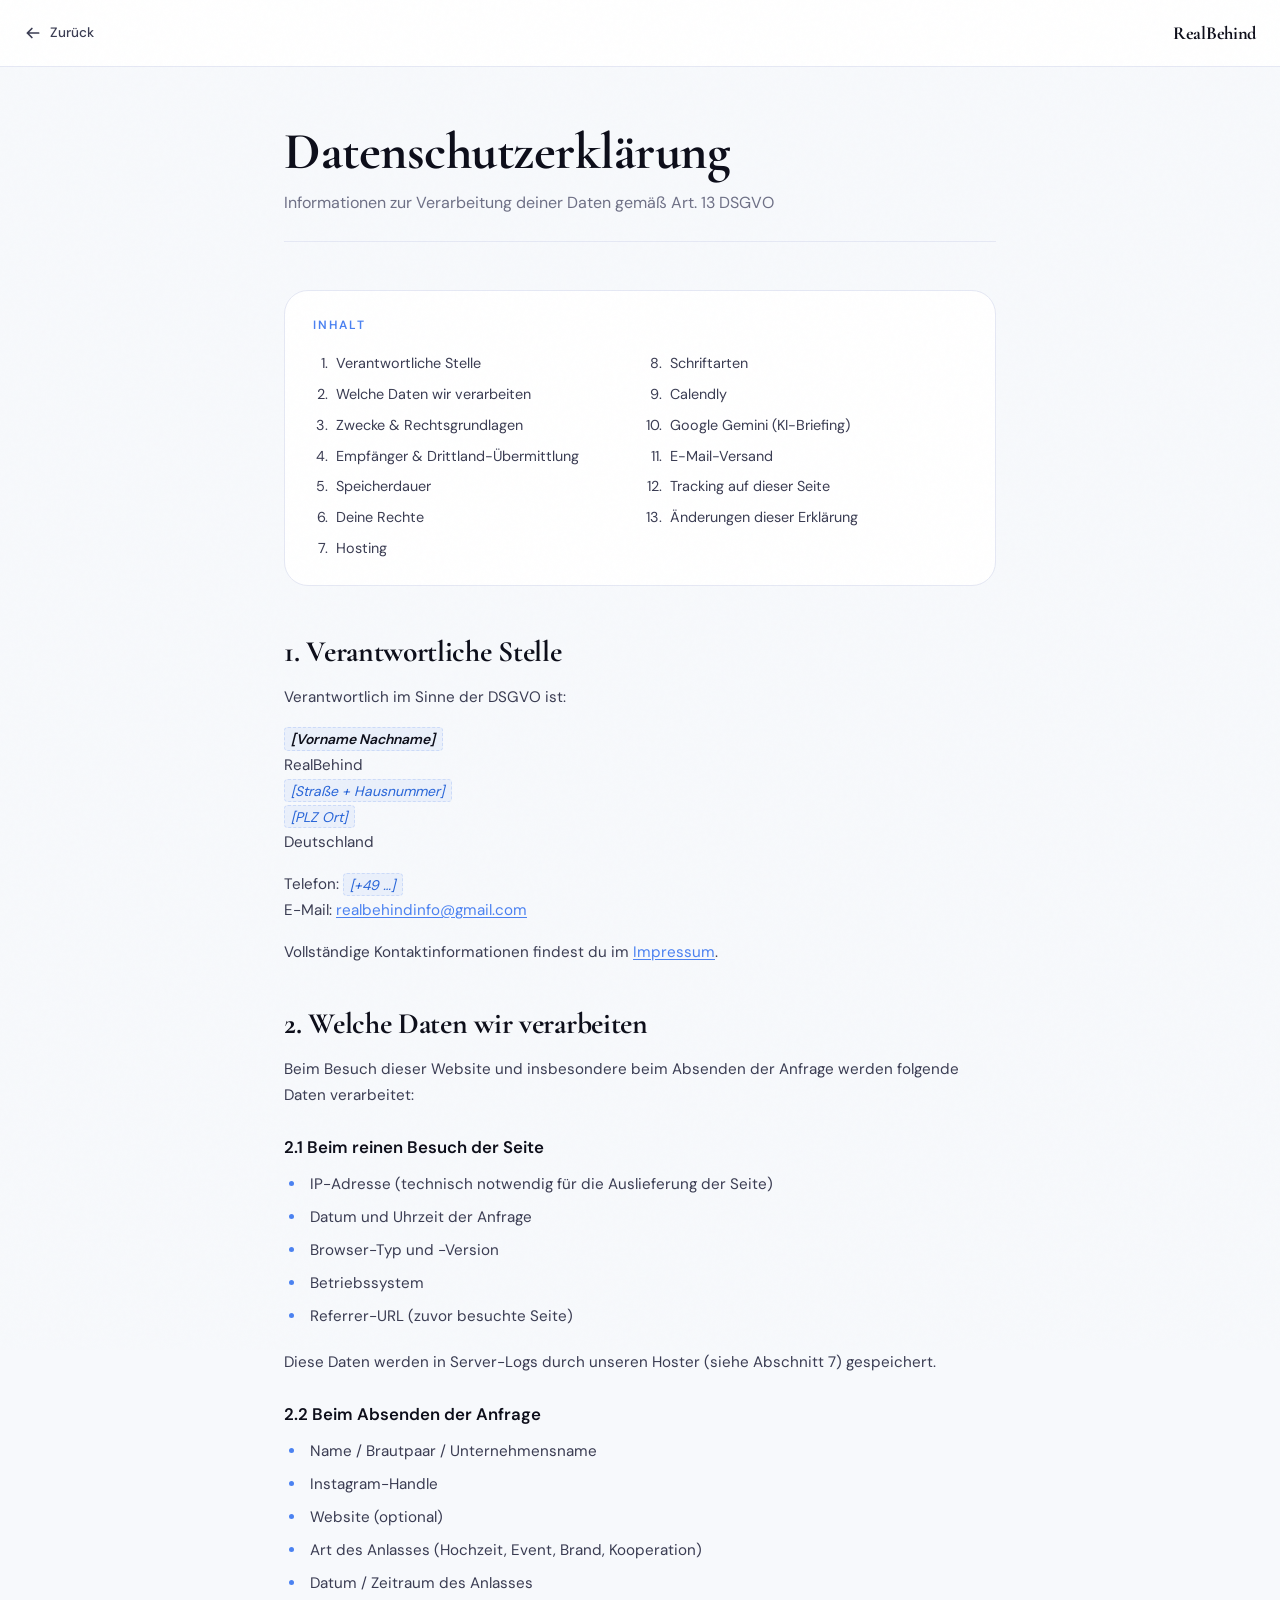
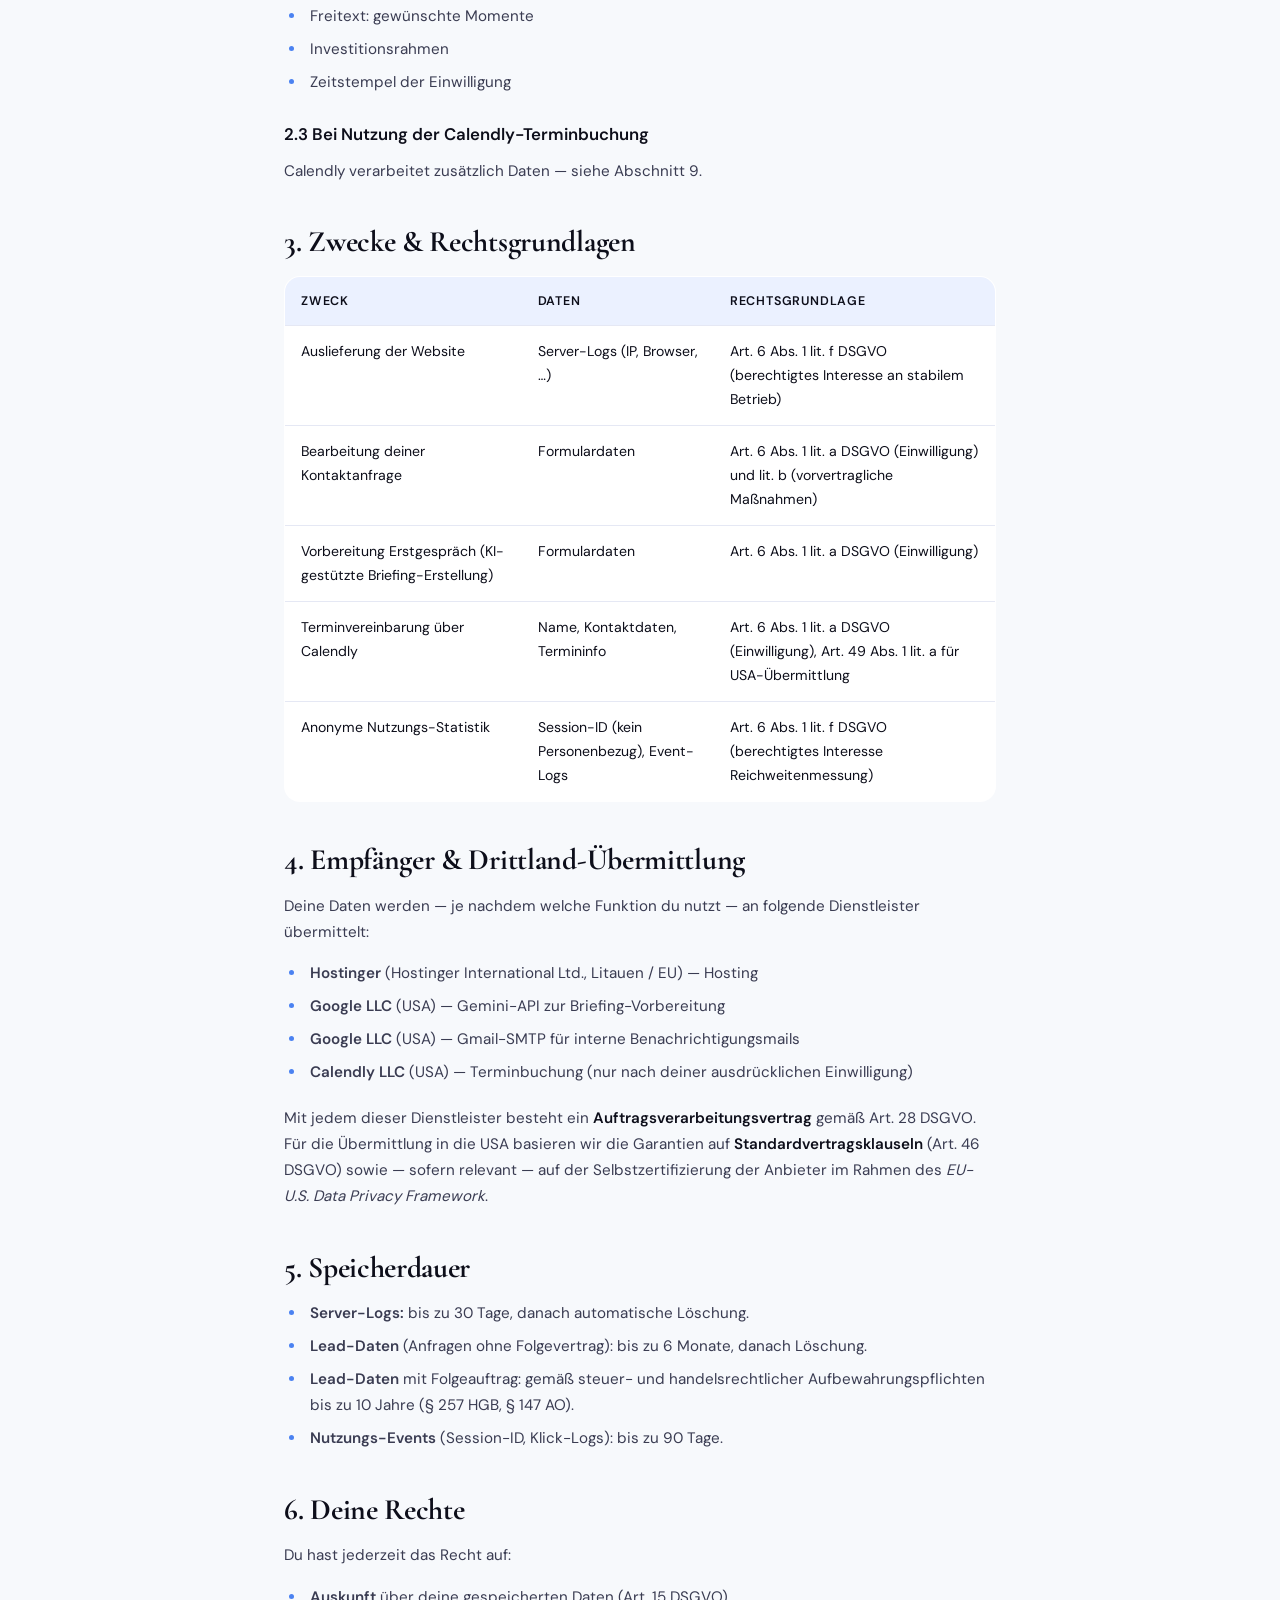
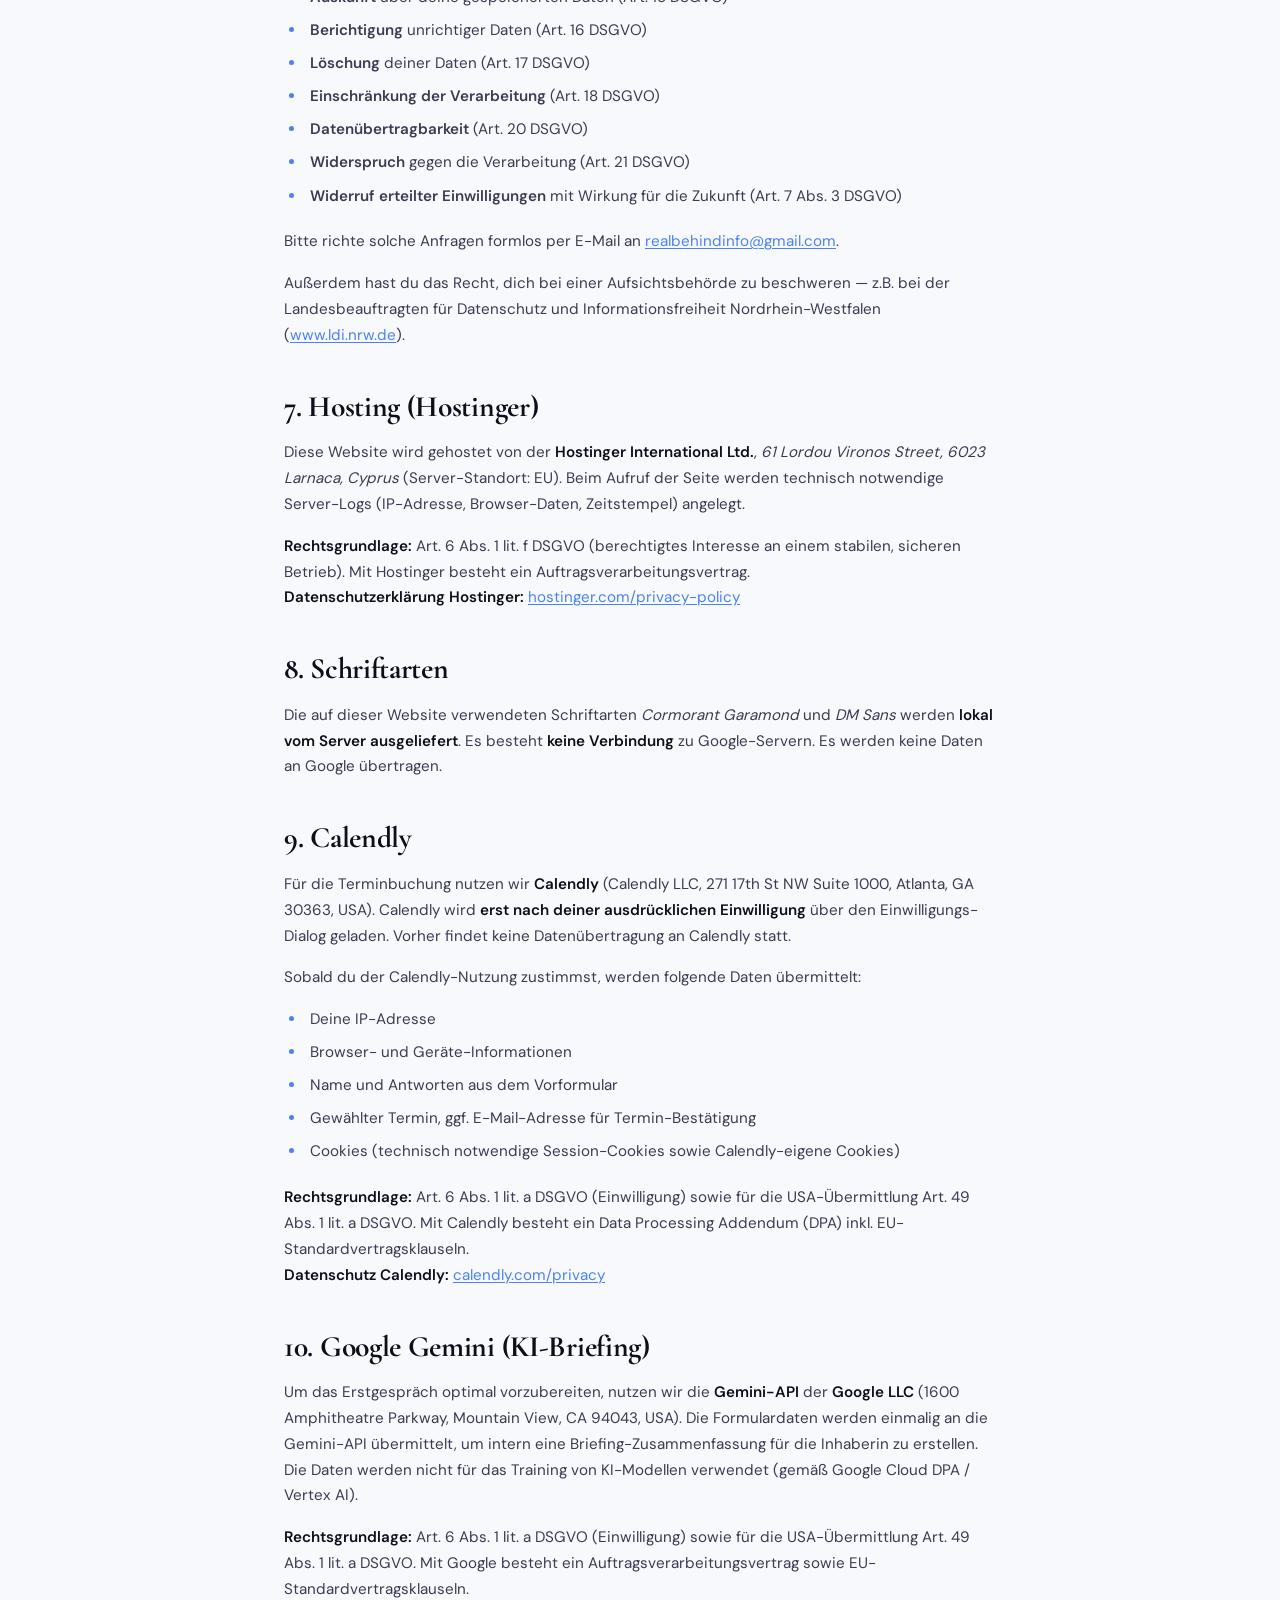
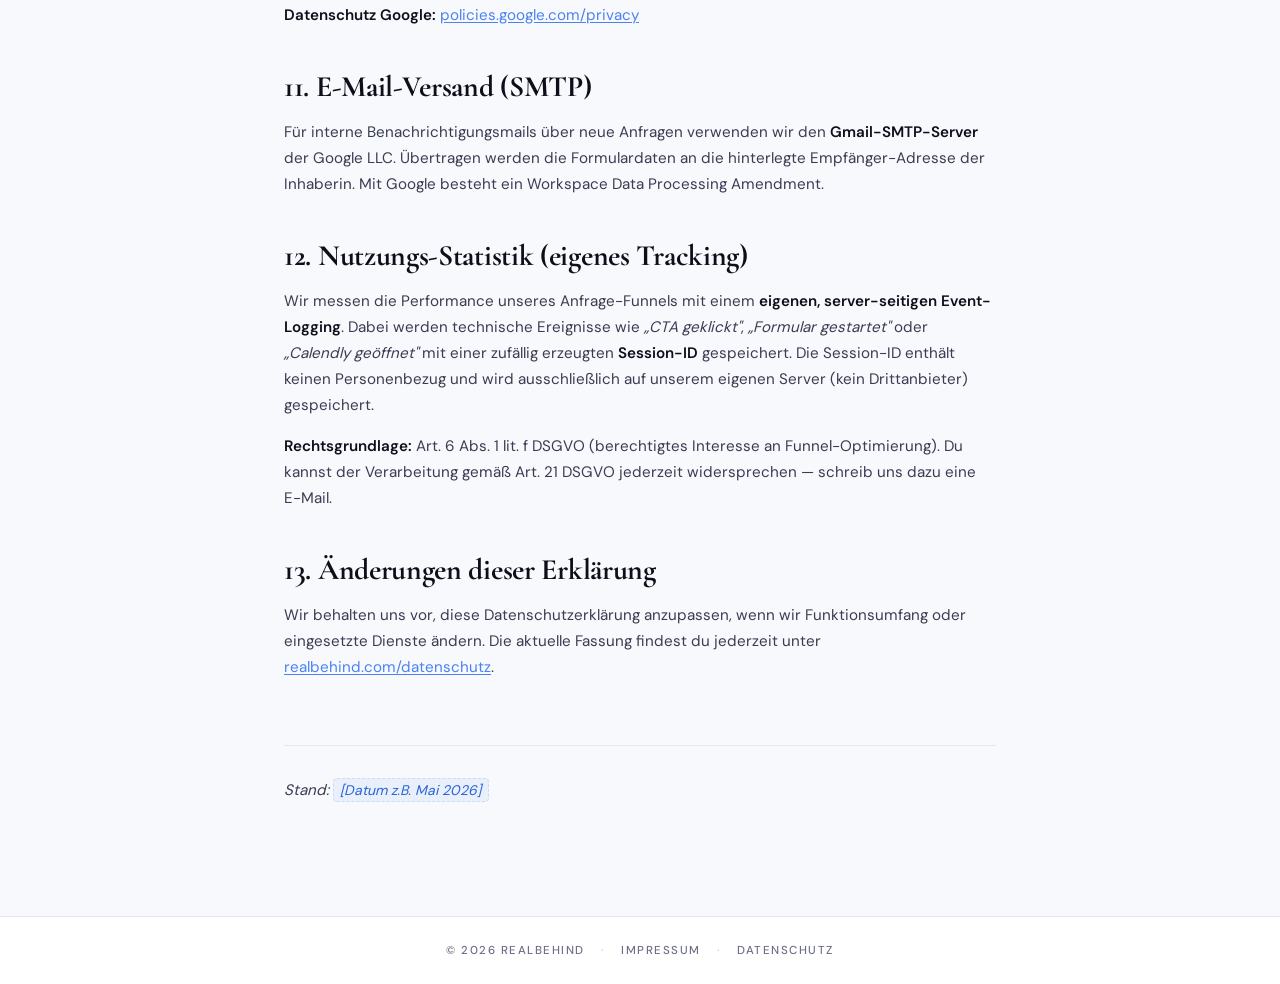
==== static/datenschutz.html @ b2225f66 "dsgvo: phase 1 — legal pages, consent gate, self-hosted fonts, EXIF DSGVO/GDPR compliance hardening " ====
<!DOCTYPE html>
<html lang="de">
<head>
    <meta charset="UTF-8">
    <meta name="viewport" content="width=device-width, initial-scale=1.0">
    <title>Datenschutzerklärung — RealBehind</title>
    <meta name="description" content="Datenschutzerklärung von RealBehind. Informationen gemäß Art. 13 DSGVO.">
    <meta name="robots" content="noindex,follow">

    <link rel="stylesheet" href="/static/fonts/fonts.css">
    <link rel="stylesheet" href="/static/style.css?v=20260520-blue-v3.3">
    <link rel="stylesheet" href="/static/legal.css?v=20260520">
</head>
<body class="legal-page">

    <div class="grain-overlay" aria-hidden="true"></div>

    <header class="legal-header">
        <a href="/" class="legal-back" aria-label="Zurück zur Startseite">
            <svg width="18" height="18" viewBox="0 0 16 16" fill="none">
                <path d="M13 8H3M3 8L7 4M3 8L7 12" stroke="currentColor" stroke-width="1.5" stroke-linecap="round" stroke-linejoin="round"/>
            </svg>
            Zurück
        </a>
        <span class="legal-brand">RealBehind</span>
    </header>

    <main class="legal-container">

        <h1>Datenschutzerklärung</h1>
        <p class="legal-lead">Informationen zur Verarbeitung deiner Daten gemäß Art. 13 DSGVO</p>

        <nav class="legal-toc" aria-label="Inhaltsverzeichnis">
            <strong>Inhalt</strong>
            <ol>
                <li><a href="#verantwortlich">Verantwortliche Stelle</a></li>
                <li><a href="#daten">Welche Daten wir verarbeiten</a></li>
                <li><a href="#zwecke">Zwecke &amp; Rechtsgrundlagen</a></li>
                <li><a href="#empfaenger">Empfänger &amp; Drittland-Übermittlung</a></li>
                <li><a href="#speicherdauer">Speicherdauer</a></li>
                <li><a href="#rechte">Deine Rechte</a></li>
                <li><a href="#hosting">Hosting</a></li>
                <li><a href="#fonts">Schriftarten</a></li>
                <li><a href="#calendly">Calendly</a></li>
                <li><a href="#gemini">Google Gemini (KI-Briefing)</a></li>
                <li><a href="#email">E-Mail-Versand</a></li>
                <li><a href="#tracking">Tracking auf dieser Seite</a></li>
                <li><a href="#aenderungen">Änderungen dieser Erklärung</a></li>
            </ol>
        </nav>

        <section id="verantwortlich">
            <h2>1. Verantwortliche Stelle</h2>
            <p>
                Verantwortlich im Sinne der DSGVO ist:
            </p>
            <p>
                <strong class="placeholder">[Vorname Nachname]</strong><br>
                RealBehind<br>
                <span class="placeholder">[Straße + Hausnummer]</span><br>
                <span class="placeholder">[PLZ Ort]</span><br>
                Deutschland
            </p>
            <p>
                Telefon: <span class="placeholder">[+49 …]</span><br>
                E-Mail: <a href="mailto:realbehindinfo@gmail.com">realbehindinfo@gmail.com</a>
            </p>
            <p>
                Vollständige Kontaktinformationen findest du im <a href="/impressum">Impressum</a>.
            </p>
        </section>

        <section id="daten">
            <h2>2. Welche Daten wir verarbeiten</h2>
            <p>Beim Besuch dieser Website und insbesondere beim Absenden der Anfrage werden folgende Daten verarbeitet:</p>

            <h3>2.1 Beim reinen Besuch der Seite</h3>
            <ul>
                <li>IP-Adresse (technisch notwendig für die Auslieferung der Seite)</li>
                <li>Datum und Uhrzeit der Anfrage</li>
                <li>Browser-Typ und -Version</li>
                <li>Betriebssystem</li>
                <li>Referrer-URL (zuvor besuchte Seite)</li>
            </ul>
            <p>Diese Daten werden in Server-Logs durch unseren Hoster (siehe Abschnitt 7) gespeichert.</p>

            <h3>2.2 Beim Absenden der Anfrage</h3>
            <ul>
                <li>Name / Brautpaar / Unternehmensname</li>
                <li>Instagram-Handle</li>
                <li>Website (optional)</li>
                <li>Art des Anlasses (Hochzeit, Event, Brand, Kooperation)</li>
                <li>Datum / Zeitraum des Anlasses</li>
                <li>Freitext: gewünschte Momente</li>
                <li>Investitionsrahmen</li>
                <li>Zeitstempel der Einwilligung</li>
            </ul>

            <h3>2.3 Bei Nutzung der Calendly-Terminbuchung</h3>
            <p>Calendly verarbeitet zusätzlich Daten — siehe Abschnitt 9.</p>
        </section>

        <section id="zwecke">
            <h2>3. Zwecke &amp; Rechtsgrundlagen</h2>
            <table class="legal-table">
                <thead>
                    <tr>
                        <th>Zweck</th>
                        <th>Daten</th>
                        <th>Rechtsgrundlage</th>
                    </tr>
                </thead>
                <tbody>
                    <tr>
                        <td>Auslieferung der Website</td>
                        <td>Server-Logs (IP, Browser, …)</td>
                        <td>Art. 6 Abs. 1 lit. f DSGVO (berechtigtes Interesse an stabilem Betrieb)</td>
                    </tr>
                    <tr>
                        <td>Bearbeitung deiner Kontaktanfrage</td>
                        <td>Formulardaten</td>
                        <td>Art. 6 Abs. 1 lit. a DSGVO (Einwilligung) und lit. b (vorvertragliche Maßnahmen)</td>
                    </tr>
                    <tr>
                        <td>Vorbereitung Erstgespräch (KI-gestützte Briefing-Erstellung)</td>
                        <td>Formulardaten</td>
                        <td>Art. 6 Abs. 1 lit. a DSGVO (Einwilligung)</td>
                    </tr>
                    <tr>
                        <td>Terminvereinbarung über Calendly</td>
                        <td>Name, Kontaktdaten, Termininfo</td>
                        <td>Art. 6 Abs. 1 lit. a DSGVO (Einwilligung), Art. 49 Abs. 1 lit. a für USA-Übermittlung</td>
                    </tr>
                    <tr>
                        <td>Anonyme Nutzungs-Statistik</td>
                        <td>Session-ID (kein Personenbezug), Event-Logs</td>
                        <td>Art. 6 Abs. 1 lit. f DSGVO (berechtigtes Interesse Reichweitenmessung)</td>
                    </tr>
                </tbody>
            </table>
        </section>

        <section id="empfaenger">
            <h2>4. Empfänger &amp; Drittland-Übermittlung</h2>
            <p>Deine Daten werden — je nachdem welche Funktion du nutzt — an folgende Dienstleister übermittelt:</p>
            <ul>
                <li><strong>Hostinger</strong> (Hostinger International Ltd., Litauen / EU) — Hosting</li>
                <li><strong>Google LLC</strong> (USA) — Gemini-API zur Briefing-Vorbereitung</li>
                <li><strong>Google LLC</strong> (USA) — Gmail-SMTP für interne Benachrichtigungsmails</li>
                <li><strong>Calendly LLC</strong> (USA) — Terminbuchung (nur nach deiner ausdrücklichen Einwilligung)</li>
            </ul>
            <p>
                Mit jedem dieser Dienstleister besteht ein <strong>Auftragsverarbeitungsvertrag</strong>
                gemäß Art. 28 DSGVO. Für die Übermittlung in die USA basieren wir die Garantien auf
                <strong>Standardvertragsklauseln</strong> (Art. 46 DSGVO) sowie — sofern relevant —
                auf der Selbstzertifizierung der Anbieter im Rahmen des
                <em>EU-U.S. Data Privacy Framework</em>.
            </p>
        </section>

        <section id="speicherdauer">
            <h2>5. Speicherdauer</h2>
            <ul>
                <li><strong>Server-Logs:</strong> bis zu 30 Tage, danach automatische Löschung.</li>
                <li><strong>Lead-Daten</strong> (Anfragen ohne Folgevertrag): bis zu 6 Monate, danach Löschung.</li>
                <li><strong>Lead-Daten</strong> mit Folgeauftrag: gemäß steuer- und handelsrechtlicher Aufbewahrungspflichten bis zu 10 Jahre (§ 257 HGB, § 147 AO).</li>
                <li><strong>Nutzungs-Events</strong> (Session-ID, Klick-Logs): bis zu 90 Tage.</li>
            </ul>
        </section>

        <section id="rechte">
            <h2>6. Deine Rechte</h2>
            <p>Du hast jederzeit das Recht auf:</p>
            <ul>
                <li><strong>Auskunft</strong> über deine gespeicherten Daten (Art. 15 DSGVO)</li>
                <li><strong>Berichtigung</strong> unrichtiger Daten (Art. 16 DSGVO)</li>
                <li><strong>Löschung</strong> deiner Daten (Art. 17 DSGVO)</li>
                <li><strong>Einschränkung der Verarbeitung</strong> (Art. 18 DSGVO)</li>
                <li><strong>Datenübertragbarkeit</strong> (Art. 20 DSGVO)</li>
                <li><strong>Widerspruch</strong> gegen die Verarbeitung (Art. 21 DSGVO)</li>
                <li><strong>Widerruf erteilter Einwilligungen</strong> mit Wirkung für die Zukunft (Art. 7 Abs. 3 DSGVO)</li>
            </ul>
            <p>
                Bitte richte solche Anfragen formlos per E-Mail an
                <a href="mailto:realbehindinfo@gmail.com">realbehindinfo@gmail.com</a>.
            </p>
            <p>
                Außerdem hast du das Recht, dich bei einer Aufsichtsbehörde zu beschweren — z.B.
                bei der Landesbeauftragten für Datenschutz und Informationsfreiheit
                Nordrhein-Westfalen (<a href="https://www.ldi.nrw.de" target="_blank" rel="noopener">www.ldi.nrw.de</a>).
            </p>
        </section>

        <section id="hosting">
            <h2>7. Hosting (Hostinger)</h2>
            <p>
                Diese Website wird gehostet von der <strong>Hostinger International Ltd.</strong>,
                <em>61 Lordou Vironos Street, 6023 Larnaca, Cyprus</em> (Server-Standort: EU).
                Beim Aufruf der Seite werden technisch notwendige Server-Logs (IP-Adresse,
                Browser-Daten, Zeitstempel) angelegt.
            </p>
            <p>
                <strong>Rechtsgrundlage:</strong> Art. 6 Abs. 1 lit. f DSGVO (berechtigtes Interesse
                an einem stabilen, sicheren Betrieb). Mit Hostinger besteht ein
                Auftragsverarbeitungsvertrag.<br>
                <strong>Datenschutzerklärung Hostinger:</strong>
                <a href="https://www.hostinger.com/privacy-policy" target="_blank" rel="noopener">hostinger.com/privacy-policy</a>
            </p>
        </section>

        <section id="fonts">
            <h2>8. Schriftarten</h2>
            <p>
                Die auf dieser Website verwendeten Schriftarten <em>Cormorant Garamond</em> und
                <em>DM Sans</em> werden <strong>lokal vom Server ausgeliefert</strong>. Es besteht
                <strong>keine Verbindung</strong> zu Google-Servern. Es werden keine Daten an
                Google übertragen.
            </p>
        </section>

        <section id="calendly">
            <h2>9. Calendly</h2>
            <p>
                Für die Terminbuchung nutzen wir <strong>Calendly</strong>
                (Calendly LLC, 271 17th St NW Suite 1000, Atlanta, GA 30363, USA). Calendly wird
                <strong>erst nach deiner ausdrücklichen Einwilligung</strong> über den
                Einwilligungs-Dialog geladen. Vorher findet keine Datenübertragung an Calendly statt.
            </p>
            <p>Sobald du der Calendly-Nutzung zustimmst, werden folgende Daten übermittelt:</p>
            <ul>
                <li>Deine IP-Adresse</li>
                <li>Browser- und Geräte-Informationen</li>
                <li>Name und Antworten aus dem Vorformular</li>
                <li>Gewählter Termin, ggf. E-Mail-Adresse für Termin-Bestätigung</li>
                <li>Cookies (technisch notwendige Session-Cookies sowie Calendly-eigene Cookies)</li>
            </ul>
            <p>
                <strong>Rechtsgrundlage:</strong> Art. 6 Abs. 1 lit. a DSGVO (Einwilligung) sowie für
                die USA-Übermittlung Art. 49 Abs. 1 lit. a DSGVO.
                Mit Calendly besteht ein Data Processing Addendum (DPA) inkl. EU-Standardvertragsklauseln.<br>
                <strong>Datenschutz Calendly:</strong>
                <a href="https://calendly.com/privacy" target="_blank" rel="noopener">calendly.com/privacy</a>
            </p>
        </section>

        <section id="gemini">
            <h2>10. Google Gemini (KI-Briefing)</h2>
            <p>
                Um das Erstgespräch optimal vorzubereiten, nutzen wir die <strong>Gemini-API</strong>
                der <strong>Google LLC</strong> (1600 Amphitheatre Parkway, Mountain View, CA 94043, USA).
                Die Formulardaten werden einmalig an die Gemini-API übermittelt, um intern eine
                Briefing-Zusammenfassung für die Inhaberin zu erstellen. Die Daten werden nicht
                für das Training von KI-Modellen verwendet (gemäß Google Cloud DPA / Vertex AI).
            </p>
            <p>
                <strong>Rechtsgrundlage:</strong> Art. 6 Abs. 1 lit. a DSGVO (Einwilligung) sowie
                für die USA-Übermittlung Art. 49 Abs. 1 lit. a DSGVO. Mit Google besteht ein
                Auftragsverarbeitungsvertrag sowie EU-Standardvertragsklauseln.<br>
                <strong>Datenschutz Google:</strong>
                <a href="https://policies.google.com/privacy" target="_blank" rel="noopener">policies.google.com/privacy</a>
            </p>
        </section>

        <section id="email">
            <h2>11. E-Mail-Versand (SMTP)</h2>
            <p>
                Für interne Benachrichtigungsmails über neue Anfragen verwenden wir den
                <strong>Gmail-SMTP-Server</strong> der Google LLC. Übertragen werden die
                Formulardaten an die hinterlegte Empfänger-Adresse der Inhaberin.
                Mit Google besteht ein Workspace Data Processing Amendment.
            </p>
        </section>

        <section id="tracking">
            <h2>12. Nutzungs-Statistik (eigenes Tracking)</h2>
            <p>
                Wir messen die Performance unseres Anfrage-Funnels mit einem
                <strong>eigenen, server-seitigen Event-Logging</strong>. Dabei werden technische
                Ereignisse wie <em>„CTA geklickt"</em>, <em>„Formular gestartet"</em> oder
                <em>„Calendly geöffnet"</em> mit einer zufällig erzeugten <strong>Session-ID</strong>
                gespeichert. Die Session-ID enthält keinen Personenbezug und wird ausschließlich
                auf unserem eigenen Server (kein Drittanbieter) gespeichert.
            </p>
            <p>
                <strong>Rechtsgrundlage:</strong> Art. 6 Abs. 1 lit. f DSGVO (berechtigtes Interesse
                an Funnel-Optimierung). Du kannst der Verarbeitung gemäß Art. 21 DSGVO jederzeit
                widersprechen — schreib uns dazu eine E-Mail.
            </p>
        </section>

        <section id="aenderungen">
            <h2>13. Änderungen dieser Erklärung</h2>
            <p>
                Wir behalten uns vor, diese Datenschutzerklärung anzupassen, wenn wir
                Funktionsumfang oder eingesetzte Dienste ändern. Die aktuelle Fassung findest du
                jederzeit unter <a href="/datenschutz">realbehind.com/datenschutz</a>.
            </p>
        </section>

        <p class="legal-footer-meta">
            Stand: <span class="placeholder">[Datum z.B. Mai 2026]</span>
        </p>

    </main>

    <footer class="site-footer site-footer--legal">
        <span>&copy; 2026 RealBehind</span>
        <span class="footer-sep">·</span>
        <a href="/impressum">Impressum</a>
        <span class="footer-sep">·</span>
        <a href="/datenschutz">Datenschutz</a>
    </footer>

</body>
</html>
---- static/fonts/fonts.css ----
/* cyrillic-ext */
@font-face {
  font-family: 'Cormorant Garamond';
  font-style: italic;
  font-weight: 400;
  font-display: swap;
  src: url(/static/fonts/co3smX5slCNuHLi8bLeY9MK7whWMhyjYrGFEsdtdc62E6zd58jD-hdM8Efs.woff2) format('woff2');
  unicode-range: U+0460-052F, U+1C80-1C8A, U+20B4, U+2DE0-2DFF, U+A640-A69F, U+FE2E-FE2F;
}
/* cyrillic */
@font-face {
  font-family: 'Cormorant Garamond';
  font-style: italic;
  font-weight: 400;
  font-display: swap;
  src: url(/static/fonts/co3smX5slCNuHLi8bLeY9MK7whWMhyjYrGFEsdtdc62E6zd58jD-jNM8Efs.woff2) format('woff2');
  unicode-range: U+0301, U+0400-045F, U+0490-0491, U+04B0-04B1, U+2116;
}
/* vietnamese */
@font-face {
  font-family: 'Cormorant Garamond';
  font-style: italic;
  font-weight: 400;
  font-display: swap;
  src: url(/static/fonts/co3smX5slCNuHLi8bLeY9MK7whWMhyjYrGFEsdtdc62E6zd58jD-h9M8Efs.woff2) format('woff2');
  unicode-range: U+0102-0103, U+0110-0111, U+0128-0129, U+0168-0169, U+01A0-01A1, U+01AF-01B0, U+0300-0301, U+0303-0304, U+0308-0309, U+0323, U+0329, U+1EA0-1EF9, U+20AB;
}
/* latin-ext */
@font-face {
  font-family: 'Cormorant Garamond';
  font-style: italic;
  font-weight: 400;
  font-display: swap;
  src: url(/static/fonts/co3smX5slCNuHLi8bLeY9MK7whWMhyjYrGFEsdtdc62E6zd58jD-htM8Efs.woff2) format('woff2');
  unicode-range: U+0100-02BA, U+02BD-02C5, U+02C7-02CC, U+02CE-02D7, U+02DD-02FF, U+0304, U+0308, U+0329, U+1D00-1DBF, U+1E00-1E9F, U+1EF2-1EFF, U+2020, U+20A0-20AB, U+20AD-20C0, U+2113, U+2C60-2C7F, U+A720-A7FF;
}
/* latin */
@font-face {
  font-family: 'Cormorant Garamond';
  font-style: italic;
  font-weight: 400;
  font-display: swap;
  src: url(/static/fonts/co3smX5slCNuHLi8bLeY9MK7whWMhyjYrGFEsdtdc62E6zd58jD-iNM8.woff2) format('woff2');
  unicode-range: U+0000-00FF, U+0131, U+0152-0153, U+02BB-02BC, U+02C6, U+02DA, U+02DC, U+0304, U+0308, U+0329, U+2000-206F, U+20AC, U+2122, U+2191, U+2193, U+2212, U+2215, U+FEFF, U+FFFD;
}
/* cyrillic-ext */
@font-face {
  font-family: 'Cormorant Garamond';
  font-style: normal;
  font-weight: 400;
  font-display: swap;
  src: url(/static/fonts/co3bmX5slCNuHLi8bLeY9MK7whWMhyjYpHtKgS4.woff2) format('woff2');
  unicode-range: U+0460-052F, U+1C80-1C8A, U+20B4, U+2DE0-2DFF, U+A640-A69F, U+FE2E-FE2F;
}
/* cyrillic */
@font-face {
  font-family: 'Cormorant Garamond';
  font-style: normal;
  font-weight: 400;
  font-display: swap;
  src: url(/static/fonts/co3bmX5slCNuHLi8bLeY9MK7whWMhyjYrXtKgS4.woff2) format('woff2');
  unicode-range: U+0301, U+0400-045F, U+0490-0491, U+04B0-04B1, U+2116;
}
/* vietnamese */
@font-face {
  font-family: 'Cormorant Garamond';
  font-style: normal;
  font-weight: 400;
  font-display: swap;
  src: url(/static/fonts/co3bmX5slCNuHLi8bLeY9MK7whWMhyjYpntKgS4.woff2) format('woff2');
  unicode-range: U+0102-0103, U+0110-0111, U+0128-0129, U+0168-0169, U+01A0-01A1, U+01AF-01B0, U+0300-0301, U+0303-0304, U+0308-0309, U+0323, U+0329, U+1EA0-1EF9, U+20AB;
}
/* latin-ext */
@font-face {
  font-family: 'Cormorant Garamond';
  font-style: normal;
  font-weight: 400;
  font-display: swap;
  src: url(/static/fonts/co3bmX5slCNuHLi8bLeY9MK7whWMhyjYp3tKgS4.woff2) format('woff2');
  unicode-range: U+0100-02BA, U+02BD-02C5, U+02C7-02CC, U+02CE-02D7, U+02DD-02FF, U+0304, U+0308, U+0329, U+1D00-1DBF, U+1E00-1E9F, U+1EF2-1EFF, U+2020, U+20A0-20AB, U+20AD-20C0, U+2113, U+2C60-2C7F, U+A720-A7FF;
}
/* latin */
@font-face {
  font-family: 'Cormorant Garamond';
  font-style: normal;
  font-weight: 400;
  font-display: swap;
  src: url(/static/fonts/co3bmX5slCNuHLi8bLeY9MK7whWMhyjYqXtK.woff2) format('woff2');
  unicode-range: U+0000-00FF, U+0131, U+0152-0153, U+02BB-02BC, U+02C6, U+02DA, U+02DC, U+0304, U+0308, U+0329, U+2000-206F, U+20AC, U+2122, U+2191, U+2193, U+2212, U+2215, U+FEFF, U+FFFD;
}
/* cyrillic-ext */
@font-face {
  font-family: 'Cormorant Garamond';
  font-style: normal;
  font-weight: 700;
  font-display: swap;
  src: url(/static/fonts/co3bmX5slCNuHLi8bLeY9MK7whWMhyjYpHtKgS4.woff2) format('woff2');
  unicode-range: U+0460-052F, U+1C80-1C8A, U+20B4, U+2DE0-2DFF, U+A640-A69F, U+FE2E-FE2F;
}
/* cyrillic */
@font-face {
  font-family: 'Cormorant Garamond';
  font-style: normal;
  font-weight: 700;
  font-display: swap;
  src: url(/static/fonts/co3bmX5slCNuHLi8bLeY9MK7whWMhyjYrXtKgS4.woff2) format('woff2');
  unicode-range: U+0301, U+0400-045F, U+0490-0491, U+04B0-04B1, U+2116;
}
/* vietnamese */
@font-face {
  font-family: 'Cormorant Garamond';
  font-style: normal;
  font-weight: 700;
  font-display: swap;
  src: url(/static/fonts/co3bmX5slCNuHLi8bLeY9MK7whWMhyjYpntKgS4.woff2) format('woff2');
  unicode-range: U+0102-0103, U+0110-0111, U+0128-0129, U+0168-0169, U+01A0-01A1, U+01AF-01B0, U+0300-0301, U+0303-0304, U+0308-0309, U+0323, U+0329, U+1EA0-1EF9, U+20AB;
}
/* latin-ext */
@font-face {
  font-family: 'Cormorant Garamond';
  font-style: normal;
  font-weight: 700;
  font-display: swap;
  src: url(/static/fonts/co3bmX5slCNuHLi8bLeY9MK7whWMhyjYp3tKgS4.woff2) format('woff2');
  unicode-range: U+0100-02BA, U+02BD-02C5, U+02C7-02CC, U+02CE-02D7, U+02DD-02FF, U+0304, U+0308, U+0329, U+1D00-1DBF, U+1E00-1E9F, U+1EF2-1EFF, U+2020, U+20A0-20AB, U+20AD-20C0, U+2113, U+2C60-2C7F, U+A720-A7FF;
}
/* latin */
@font-face {
  font-family: 'Cormorant Garamond';
  font-style: normal;
  font-weight: 700;
  font-display: swap;
  src: url(/static/fonts/co3bmX5slCNuHLi8bLeY9MK7whWMhyjYqXtK.woff2) format('woff2');
  unicode-range: U+0000-00FF, U+0131, U+0152-0153, U+02BB-02BC, U+02C6, U+02DA, U+02DC, U+0304, U+0308, U+0329, U+2000-206F, U+20AC, U+2122, U+2191, U+2193, U+2212, U+2215, U+FEFF, U+FFFD;
}
/* latin-ext */
@font-face {
  font-family: 'DM Sans';
  font-style: normal;
  font-weight: 400;
  font-display: swap;
  src: url(/static/fonts/rP2Yp2ywxg089UriI5-g4vlH9VoD8Cmcqbu6-K6h9Q.woff2) format('woff2');
  unicode-range: U+0100-02BA, U+02BD-02C5, U+02C7-02CC, U+02CE-02D7, U+02DD-02FF, U+0304, U+0308, U+0329, U+1D00-1DBF, U+1E00-1E9F, U+1EF2-1EFF, U+2020, U+20A0-20AB, U+20AD-20C0, U+2113, U+2C60-2C7F, U+A720-A7FF;
}
/* latin */
@font-face {
  font-family: 'DM Sans';
  font-style: normal;
  font-weight: 400;
  font-display: swap;
  src: url(/static/fonts/rP2Yp2ywxg089UriI5-g4vlH9VoD8Cmcqbu0-K4.woff2) format('woff2');
  unicode-range: U+0000-00FF, U+0131, U+0152-0153, U+02BB-02BC, U+02C6, U+02DA, U+02DC, U+0304, U+0308, U+0329, U+2000-206F, U+20AC, U+2122, U+2191, U+2193, U+2212, U+2215, U+FEFF, U+FFFD;
}
/* latin-ext */
@font-face {
  font-family: 'DM Sans';
  font-style: normal;
  font-weight: 500;
  font-display: swap;
  src: url(/static/fonts/rP2Yp2ywxg089UriI5-g4vlH9VoD8Cmcqbu6-K6h9Q.woff2) format('woff2');
  unicode-range: U+0100-02BA, U+02BD-02C5, U+02C7-02CC, U+02CE-02D7, U+02DD-02FF, U+0304, U+0308, U+0329, U+1D00-1DBF, U+1E00-1E9F, U+1EF2-1EFF, U+2020, U+20A0-20AB, U+20AD-20C0, U+2113, U+2C60-2C7F, U+A720-A7FF;
}
/* latin */
@font-face {
  font-family: 'DM Sans';
  font-style: normal;
  font-weight: 500;
  font-display: swap;
  src: url(/static/fonts/rP2Yp2ywxg089UriI5-g4vlH9VoD8Cmcqbu0-K4.woff2) format('woff2');
  unicode-range: U+0000-00FF, U+0131, U+0152-0153, U+02BB-02BC, U+02C6, U+02DA, U+02DC, U+0304, U+0308, U+0329, U+2000-206F, U+20AC, U+2122, U+2191, U+2193, U+2212, U+2215, U+FEFF, U+FFFD;
}
/* latin-ext */
@font-face {
  font-family: 'DM Sans';
  font-style: normal;
  font-weight: 600;
  font-display: swap;
  src: url(/static/fonts/rP2Yp2ywxg089UriI5-g4vlH9VoD8Cmcqbu6-K6h9Q.woff2) format('woff2');
  unicode-range: U+0100-02BA, U+02BD-02C5, U+02C7-02CC, U+02CE-02D7, U+02DD-02FF, U+0304, U+0308, U+0329, U+1D00-1DBF, U+1E00-1E9F, U+1EF2-1EFF, U+2020, U+20A0-20AB, U+20AD-20C0, U+2113, U+2C60-2C7F, U+A720-A7FF;
}
/* latin */
@font-face {
  font-family: 'DM Sans';
  font-style: normal;
  font-weight: 600;
  font-display: swap;
  src: url(/static/fonts/rP2Yp2ywxg089UriI5-g4vlH9VoD8Cmcqbu0-K4.woff2) format('woff2');
  unicode-range: U+0000-00FF, U+0131, U+0152-0153, U+02BB-02BC, U+02C6, U+02DA, U+02DC, U+0304, U+0308, U+0329, U+2000-206F, U+20AC, U+2122, U+2191, U+2193, U+2212, U+2215, U+FEFF, U+FFFD;
}
---- static/style.css ----
/* ═══════════════════════════════════════════════════════════════
   RealBehind — Design System v3
   Aesthetic: Documentary Blue — Clean × Real × Modern
   Palette: Pure White · Ink · Brand Blue (#4B82F1)
   Fonts: Cormorant Garamond (display) · DM Sans (body)
   ═══════════════════════════════════════════════════════════════ */

:root {
    /* Brand Blue (from IG highlights) */
    --blue:         #4B82F1;
    --blue-dark:    #2865D8;
    --blue-mid:     #3D77E8;
    --blue-light:   #EBF1FF;
    --blue-glow:    rgba(75, 130, 241, 0.10);
    --blue-border:  rgba(75, 130, 241, 0.18);

    /* Ink Scale */
    --ink:          #0D0E1A;
    --ink-mid:      #3A3C52;
    --ink-soft:     #6E7086;
    --ink-faint:    #B0B2C8;

    /* Surface */
    --white:        #FFFFFF;
    --off-white:    #F7F9FC;
    --bg:           var(--white);

    /* Borders */
    --border:       #E5E8F4;
    --border-mid:   #CDD1E8;

    /* Glass */
    --glass-bg:     rgba(255, 255, 255, 0.92);
    --glass-border: rgba(75, 130, 241, 0.12);
    --glass-shadow: 0 24px 60px -12px rgba(13, 14, 26, 0.09);

    /* Semantic */
    --text-primary:   var(--ink);
    --text-secondary: var(--ink-soft);
    --accent:         var(--blue);
    --accent-dark:    var(--blue-dark);
    --accent-bg:      var(--blue-light);

    /* Fonts */
    --font-display: 'Cormorant Garamond', Georgia, serif;
    --font-body:    'DM Sans', -apple-system, sans-serif;

    /* Radii */
    --r-sm:  8px;
    --r-md:  16px;
    --r-lg:  24px;
    --r-xl:  32px;
    --r-2xl: 40px;
}

/* ── Reset ──────────────────────────────────────────── */
*, *::before, *::after {
    margin: 0;
    padding: 0;
    box-sizing: border-box;
}

/* ── Base ───────────────────────────────────────────── */
html { scroll-behavior: smooth; }

body {
    background-color: var(--bg);
    color: var(--text-primary);
    font-family: var(--font-body);
    font-size: 16px;
    line-height: 1.65;
    overflow-x: hidden;
    min-height: 100vh;
    -webkit-font-smoothing: antialiased;
}

/* ── Grain Texture ──────────────────────────────────── */
.grain-overlay {
    position: fixed;
    inset: -50%;
    width: 200%;
    height: 200%;
    background-image: url("data:image/svg+xml,%3Csvg viewBox='0 0 512 512' xmlns='http://www.w3.org/2000/svg'%3E%3Cfilter id='noise'%3E%3CfeTurbulence type='fractalNoise' baseFrequency='0.75' numOctaves='4' stitchTiles='stitch'/%3E%3C/filter%3E%3Crect width='100%25' height='100%25' filter='url(%23noise)'/%3E%3C/svg%3E");
    opacity: 0.018;
    pointer-events: none;
    z-index: 100;
    animation: grain-drift 8s steps(2) infinite;
}

@keyframes grain-drift {
    0%   { transform: translate(0, 0); }
    20%  { transform: translate(-2%, -3%); }
    40%  { transform: translate(1%, 2%); }
    60%  { transform: translate(-1%, 1%); }
    80%  { transform: translate(2%, -1%); }
    100% { transform: translate(0, 0); }
}

/* ── Background Atmosphere ──────────────────────────── */
.bg-atmosphere {
    position: fixed;
    inset: 0;
    z-index: 0;
    overflow: hidden;
    pointer-events: none;
}

.orb {
    position: absolute;
    border-radius: 50%;
    filter: blur(100px);
}

.orb-1 {
    width: 720px;
    height: 720px;
    background: radial-gradient(circle, rgba(75, 130, 241, 0.08) 0%, transparent 70%);
    top: -280px;
    right: -200px;
    animation: drift 16s ease-in-out infinite alternate;
}

.orb-2 {
    width: 500px;
    height: 500px;
    background: radial-gradient(circle, rgba(75, 130, 241, 0.05) 0%, transparent 70%);
    bottom: -180px;
    left: -160px;
    animation: drift 20s ease-in-out infinite alternate-reverse;
}

.orb-3 {
    width: 340px;
    height: 340px;
    background: radial-gradient(circle, rgba(40, 101, 216, 0.06) 0%, transparent 70%);
    top: 40%;
    left: 30%;
    animation: drift 24s ease-in-out infinite alternate;
}

@keyframes drift {
    0%   { transform: translate(0, 0) scale(1); }
    100% { transform: translate(28px, 18px) scale(1.07); }
}

/* ── Layout ─────────────────────────────────────────── */
main {
    position: relative;
    z-index: 1;
    min-height: 100vh;
    display: flex;
    justify-content: center;
    align-items: center;
    padding: 2rem 1.5rem 5rem;
}

/* ── Steps ──────────────────────────────────────────── */
.step {
    display: none;
    width: 100%;
    max-width: 680px;
    animation: reveal 0.55s cubic-bezier(0.22, 1, 0.36, 1) forwards;
}

/* Hero step gets extra width for the split portrait layout */
#step-1 {
    max-width: 920px;
}

.step.active { display: flex; flex-direction: column; }

@keyframes reveal {
    from { opacity: 0; transform: translateY(16px) scale(0.985); }
    to   { opacity: 1; transform: translateY(0) scale(1); }
}

/* ── Content Boxes ──────────────────────────────────── */
.content-box {
    position: relative;
    padding: 2.75rem;
    z-index: 2;
}

.glass-box {
    background: var(--glass-bg);
    border: 1px solid var(--glass-border);
    border-radius: var(--r-xl);
    backdrop-filter: blur(28px);
    -webkit-backdrop-filter: blur(28px);
    box-shadow: var(--glass-shadow);
}

.hero-box {
    padding: 0;
}

.centered-box {
    display: flex;
    flex-direction: column;
    align-items: center;
    text-align: center;
    padding: 4rem 2rem;
}

/* ════════════════════════════════════════════════════
   HERO LAYOUT — Split: Text Left + Portrait Right
   ════════════════════════════════════════════════════ */
.hero-grid {
    display: grid;
    grid-template-columns: 1fr auto;
    gap: 2.5rem;
    align-items: start;
}

.hero-body {
    padding-bottom: 2rem;
    padding-top: 0.5rem;
}

/* ── Portrait Panel ─────────────────────────────────── */
.hero-portrait-wrap {
    position: relative;
    width: 240px;
    flex-shrink: 0;
}

.hero-portrait {
    width: 240px;
    height: 340px;
    border-radius: var(--r-xl);
    overflow: hidden;
    position: relative;
    background: var(--blue-light);
    box-shadow:
        0 2px 8px rgba(13, 14, 26, 0.06),
        0 12px 40px -8px rgba(75, 130, 241, 0.18);
}

.hero-portrait img {
    width: 100%;
    height: 100%;
    object-fit: cover;
    object-position: top center;
    display: block;
}

/* ── Image Protection ───────────────────────────────── */
/* Casual-download protection. Cannot block DevTools/Screenshot, but
   blocks right-click save, drag-to-desktop, and selection. */
.hero-portrait img,
.portrait-studios .thumb img {
    -webkit-user-drag: none;
    -khtml-user-drag: none;
    -moz-user-drag: none;
    -o-user-drag: none;
    user-drag: none;
    -webkit-user-select: none;
    -moz-user-select: none;
    -ms-user-select: none;
    user-select: none;
    -webkit-touch-callout: none;
    pointer-events: none;
}

.portrait-studios .thumb {
    position: relative;
}

/* Fallback gradient when no portrait image is set */
.hero-portrait.no-image {
    background: linear-gradient(145deg, var(--blue-light) 0%, #dce8fd 50%, var(--blue-light) 100%);
}

.hero-portrait.no-image::after {
    content: 'P';
    position: absolute;
    inset: 0;
    display: flex;
    align-items: center;
    justify-content: center;
    font-family: var(--font-display);
    font-size: 5rem;
    font-weight: 700;
    color: var(--blue);
    opacity: 0.25;
}

/* Floating badge on portrait */
.portrait-badge {
    position: absolute;
    bottom: -12px;
    left: 50%;
    transform: translateX(-50%);
    background: var(--white);
    border: 1px solid var(--border);
    border-radius: 100px;
    padding: 0.45rem 1rem;
    font-family: var(--font-body);
    font-size: 0.7rem;
    font-weight: 600;
    color: var(--ink-soft);
    text-transform: uppercase;
    letter-spacing: 1.8px;
    white-space: nowrap;
    box-shadow: 0 4px 14px -4px rgba(13, 14, 26, 0.10);
}

/* Studio thumbnails below portrait */
.portrait-studios {
    display: flex;
    gap: 0.5rem;
    margin-top: 1.5rem;
}

.portrait-studios .thumb {
    flex: 1;
    height: 64px;
    border-radius: 10px;
    overflow: hidden;
    background: var(--off-white);
    border: 1px solid var(--border);
}

.portrait-studios .thumb img {
    width: 100%;
    height: 100%;
    object-fit: cover;
    display: block;
    transition: transform 0.3s ease;
}

.portrait-studios .thumb:hover img {
    transform: scale(1.05);
}

/* ── Step Header (Steps 2/4) ────────────────────────── */
.step-header {
    display: flex;
    justify-content: space-between;
    align-items: flex-start;
    gap: 1rem;
    margin-bottom: 2rem;
    flex-wrap: wrap;
}

.step-label {
    display: block;
    font-family: var(--font-body);
    font-size: 0.72rem;
    font-weight: 600;
    text-transform: uppercase;
    letter-spacing: 2.5px;
    color: var(--blue);
    margin-bottom: 0.5rem;
}

/* ── Typography ─────────────────────────────────────── */
h1 {
    font-family: var(--font-display);
    font-size: clamp(3rem, 9vw, 5.5rem);
    font-weight: 700;
    line-height: 1.05;
    letter-spacing: -1px;
    color: var(--ink);
    margin-bottom: 1.5rem;
}

h1 em {
    font-style: italic;
    font-weight: 400;
    color: var(--blue);
}

h2 {
    font-family: var(--font-display);
    font-size: clamp(2rem, 5vw, 2.75rem);
    font-weight: 700;
    line-height: 1.1;
    letter-spacing: -0.5px;
    color: var(--ink);
    margin-bottom: 2rem;
}

h2 em {
    font-style: italic;
    font-weight: 400;
    color: var(--blue);
}

.eyebrow {
    display: inline-flex;
    align-items: center;
    gap: 0.5rem;
    font-family: var(--font-body);
    font-size: 0.72rem;
    font-weight: 600;
    text-transform: uppercase;
    letter-spacing: 2.5px;
    color: var(--blue);
    margin-bottom: 1.5rem;
    padding: 0.45rem 1.1rem;
    border: 1px solid var(--blue-border);
    border-radius: 100px;
    background: var(--blue-light);
}

.eyebrow::before {
    content: '';
    display: inline-block;
    width: 5px;
    height: 5px;
    background: var(--blue);
    border-radius: 50%;
    flex-shrink: 0;
}

.hero-lead {
    font-family: var(--font-body);
    font-size: 1.05rem;
    line-height: 1.75;
    color: var(--ink-soft);
    margin-bottom: 2rem;
    max-width: 440px;
}

.about-strip {
    border-left: 2px solid var(--blue-border);
    padding: 0.75rem 0 0.75rem 1.25rem;
    margin-bottom: 2.25rem;
    background: linear-gradient(to right, var(--blue-glow), transparent);
    border-radius: 0 var(--r-sm) var(--r-sm) 0;
}

.about-text {
    font-family: var(--font-body);
    font-size: 0.95rem;
    line-height: 1.8;
    color: var(--ink-soft);
    margin-bottom: 0;
    max-width: 460px;
}

.optional {
    font-weight: 400;
    color: var(--ink-faint);
    font-size: 0.8em;
}

/* ── Watermark ──────────────────────────────────────── */
.watermark {
    position: fixed;
    bottom: -60px;
    right: -20px;
    font-family: var(--font-display);
    font-size: 20vw;
    font-weight: 700;
    color: rgba(75, 130, 241, 0.025);
    pointer-events: none;
    z-index: 0;
    white-space: nowrap;
    line-height: 1;
    letter-spacing: -4px;
    user-select: none;
}

/* ── Buttons ────────────────────────────────────────── */
.btn-primary {
    display: inline-flex;
    align-items: center;
    gap: 0.65rem;
    background: var(--blue);
    color: var(--white);
    border: none;
    padding: 1.1rem 2.25rem;
    font-family: var(--font-body);
    font-size: 0.9rem;
    font-weight: 600;
    letter-spacing: 0.3px;
    border-radius: 100px;
    cursor: pointer;
    transition: background 0.25s ease, transform 0.25s ease, box-shadow 0.25s ease;
    box-shadow: 0 4px 20px -4px rgba(75, 130, 241, 0.4);
}

.btn-primary:hover {
    background: var(--blue-dark);
    transform: translateY(-3px);
    box-shadow: 0 12px 32px -6px rgba(75, 130, 241, 0.45);
}

.btn-primary svg {
    transition: transform 0.25s ease;
}

.btn-primary:hover svg {
    transform: translateX(3px);
}

.btn-ghost {
    display: inline-flex;
    align-items: center;
    gap: 0.5rem;
    background: transparent;
    color: var(--ink-soft);
    border: 1px solid var(--border);
    padding: 0.9rem 1.75rem;
    font-family: var(--font-body);
    font-size: 0.88rem;
    font-weight: 500;
    border-radius: 100px;
    cursor: pointer;
    transition: border-color 0.2s, color 0.2s, background 0.2s, transform 0.2s;
}

.btn-ghost:hover {
    border-color: var(--blue-border);
    color: var(--blue);
    background: var(--blue-light);
    transform: translateY(-2px);
}

.btn-ghost svg {
    transition: transform 0.25s ease;
}

.btn-ghost:hover svg {
    transform: translateX(-3px);
}

.btn-ghost--icon {
    padding: 0.75rem 1.4rem;
}

/* ── Form ───────────────────────────────────────────── */
.field-row {
    display: grid;
    grid-template-columns: 1fr 1fr;
    gap: 1.25rem;
}

.input-group {
    display: flex;
    flex-direction: column;
    gap: 0.45rem;
    margin-bottom: 1.4rem;
}

.input-group label {
    font-family: var(--font-body);
    font-size: 0.78rem;
    font-weight: 600;
    color: var(--ink-mid);
    text-transform: uppercase;
    letter-spacing: 0.8px;
}

@media (min-width: 641px) {
    .field-row .input-group label {
        min-height: 2.6rem;
        display: flex;
        align-items: flex-end;
    }
}

.input-group input,
.input-group select,
.input-group textarea {
    background: var(--white);
    border: 1.5px solid var(--border);
    border-radius: var(--r-md);
    padding: 0.9rem 1.1rem;
    font-family: var(--font-body);
    font-size: 0.98rem;
    color: var(--ink);
    transition: border-color 0.2s, box-shadow 0.2s, background 0.2s;
    -webkit-appearance: none;
    appearance: none;
    width: 100%;
}

.input-group textarea {
    min-height: 110px;
    line-height: 1.55;
    resize: vertical;
}

.input-group select {
    background-image: url("data:image/svg+xml,%3Csvg xmlns='http://www.w3.org/2000/svg' width='14' height='14' viewBox='0 0 24 24' fill='none' stroke='%236E7086' stroke-width='2' stroke-linecap='round' stroke-linejoin='round'%3E%3Cpolyline points='6 9 12 15 18 9'%3E%3C/polyline%3E%3C/svg%3E");
    background-repeat: no-repeat;
    background-position: right 1rem center;
    padding-right: 2.5rem;
    cursor: pointer;
}

.input-group input::placeholder,
.input-group textarea::placeholder { color: var(--ink-faint); }

.input-group input:focus,
.input-group select:focus,
.input-group textarea:focus {
    outline: none;
    border-color: var(--blue);
    box-shadow: 0 0 0 3px var(--blue-light);
    background: var(--white);
}

.form-actions {
    display: flex;
    align-items: center;
    gap: 1rem;
    margin-top: 0.5rem;
    padding-top: 1rem;
    border-top: 1px solid var(--border);
}

.form-actions .btn-primary {
    flex: 1;
    justify-content: center;
}

/* ── Loader ─────────────────────────────────────────── */
.loader-ring {
    position: relative;
    width: 90px;
    height: 90px;
    margin-bottom: 2.5rem;
    display: flex;
    align-items: center;
    justify-content: center;
}

.loader-ring svg {
    position: absolute;
    inset: 0;
    width: 100%;
    height: 100%;
    animation: spin 2s linear infinite;
}

.spinner-arc {
    transform-origin: center;
    stroke-dashoffset: 0;
}

@keyframes spin {
    to { transform: rotate(360deg); }
}

.loader-heading {
    font-family: var(--font-display);
    font-size: 2rem;
    font-weight: 700;
    margin-bottom: 0.75rem;
    color: var(--ink);
}

.loader-sub {
    font-size: 0.98rem;
    color: var(--ink-soft);
    max-width: 320px;
}

/* ── Calendly ───────────────────────────────────────── */
.calendly-box {
    max-width: 920px;
}

#step-4 {
    max-width: 920px;
}

/* ── Consent (Form-Checkbox + Calendly-Gate) ─────────── */
.consent-group {
    margin-top: 0.5rem;
    margin-bottom: 1.5rem;
}

.consent-label {
    display: flex !important;
    flex-direction: row !important;
    align-items: flex-start;
    gap: 0.75rem;
    cursor: pointer;
    text-transform: none !important;
    letter-spacing: 0 !important;
    font-size: 0.85rem !important;
    font-weight: 400 !important;
    color: var(--ink-mid) !important;
    line-height: 1.5;
    min-height: auto !important;
}

.consent-label input[type="checkbox"] {
    flex-shrink: 0;
    width: 18px;
    height: 18px;
    margin-top: 2px;
    accent-color: var(--blue);
    cursor: pointer;
}

.consent-text a {
    color: var(--blue);
    text-decoration: underline;
    text-underline-offset: 2px;
}

.consent-text a:hover {
    color: var(--blue-dark);
}

.consent-gate {
    background: var(--blue-light);
    border: 1px solid var(--blue-border);
    border-radius: var(--r-lg);
    padding: 2rem;
    margin-top: 1rem;
}

.consent-gate h3 {
    font-family: var(--font-display);
    font-size: 1.4rem;
    font-weight: 700;
    color: var(--ink);
    margin-bottom: 0.85rem;
}

.consent-gate p {
    font-size: 0.92rem;
    line-height: 1.6;
    color: var(--ink-mid);
    margin-bottom: 0.75rem;
}

.consent-gate .consent-detail {
    font-size: 0.82rem;
    color: var(--ink-soft);
    margin-bottom: 1.5rem;
}

.consent-gate .consent-detail a,
.consent-gate p a {
    color: var(--blue);
    text-decoration: underline;
    text-underline-offset: 2px;
}

.consent-actions {
    display: flex;
    gap: 0.75rem;
    flex-wrap: wrap;
}

.consent-actions .btn-primary {
    flex: 1;
    min-width: 200px;
    justify-content: center;
}

/* ── Footer ─────────────────────────────────────────── */
.site-footer {
    position: fixed;
    bottom: 1.5rem;
    width: 100%;
    text-align: center;
    font-size: 0.72rem;
    font-weight: 500;
    color: var(--ink-soft);
    letter-spacing: 1.5px;
    text-transform: uppercase;
    opacity: 0.65;
    z-index: 1;
}

.site-footer a {
    color: inherit;
    text-decoration: none;
    transition: color 0.2s;
    pointer-events: auto;
}

.site-footer a:hover {
    color: var(--blue);
}

.footer-sep {
    margin: 0 0.75rem;
    opacity: 0.4;
}

/* ════════════════════════════════════════════════════
   RESPONSIVE
   ════════════════════════════════════════════════════ */

/* Portrait goes stacked on smaller screens */
@media (max-width: 720px) {
    .hero-grid {
        grid-template-columns: 1fr;
        gap: 1.5rem;
    }

    .hero-portrait-wrap {
        width: 100%;
    }

    .hero-portrait {
        width: 100%;
        height: 320px;
        border-radius: var(--r-lg);
    }

    .hero-portrait img {
        object-position: center 20%;
    }

    /* Studio thumbnails on mobile: bigger, more prominent */
    .portrait-studios {
        margin-top: 1.75rem;
        gap: 0.6rem;
    }

    .portrait-studios .thumb {
        height: 110px;
        border-radius: 12px;
    }
}

@media (max-width: 600px) {
    main {
        min-height: auto;
        padding: 1.5rem 1rem 2rem;
        align-items: flex-start;
    }

    .content-box.glass-box {
        padding: 1.75rem 1.35rem;
    }

    .field-row {
        grid-template-columns: 1fr;
        gap: 0;
    }

    h1 { font-size: 2.75rem; letter-spacing: -0.5px; }
    h2 { font-size: 1.85rem; margin-bottom: 1.35rem; }

    .step-header {
        margin-bottom: 1.25rem;
    }

    .step-label {
        font-size: 0.66rem;
        line-height: 1.45;
        letter-spacing: 1.8px;
    }

    .input-group {
        gap: 0.38rem;
        margin-bottom: 1.05rem;
    }

    .input-group label {
        font-size: 0.72rem;
        line-height: 1.45;
        letter-spacing: 0.7px;
    }

    .input-group input,
    .input-group select,
    .input-group textarea {
        border-radius: 14px;
        padding: 0.82rem 1rem;
        font-size: 0.95rem;
    }

    .input-group textarea {
        min-height: 96px;
    }

    .form-actions {
        flex-direction: column-reverse;
        gap: 0.75rem;
        padding-top: 0.85rem;
    }

    .form-actions .btn-ghost,
    .form-actions .btn-primary {
        width: 100%;
        justify-content: center;
    }

    .site-footer {
        position: relative;
        bottom: auto;
        z-index: 2;
        display: flex;
        flex-wrap: wrap;
        justify-content: center;
        gap: 0.2rem 0;
        width: auto;
        padding: 0 1rem calc(1.5rem + env(safe-area-inset-bottom));
        font-size: 0.62rem;
        line-height: 1.6;
    }

    .footer-sep {
        margin: 0 0.55rem;
    }
}

@media (max-width: 400px) {
    h1 { font-size: 2.25rem; }
    .content-box.glass-box { padding: 1.5rem 1.05rem; }
}
---- static/legal.css ----
/* ═══════════════════════════════════════════════════════════════
   RealBehind — Legal Pages (Impressum + Datenschutz)
   Erweitert style.css mit page-spezifischen Stilen
   ═══════════════════════════════════════════════════════════════ */

body.legal-page {
    background: var(--off-white);
    min-height: 100vh;
    overflow-y: auto;
}

/* Override main's flex layout from style.css (Funnel-only) */
body.legal-page main.legal-container {
    display: block;
    justify-content: initial;
    align-items: initial;
    min-height: auto;
    z-index: auto;
}

/* ── Header ─────────────────────────────────────────── */
.legal-header {
    position: sticky;
    top: 0;
    z-index: 10;
    background: rgba(255, 255, 255, 0.9);
    backdrop-filter: blur(20px);
    -webkit-backdrop-filter: blur(20px);
    border-bottom: 1px solid var(--border);
    padding: 1.1rem 1.5rem;
    display: flex;
    justify-content: space-between;
    align-items: center;
}

.legal-back {
    display: inline-flex;
    align-items: center;
    gap: 0.5rem;
    font-family: var(--font-body);
    font-size: 0.85rem;
    font-weight: 500;
    color: var(--ink-mid);
    text-decoration: none;
    transition: color 0.2s;
}

.legal-back:hover {
    color: var(--blue);
}

.legal-brand {
    font-family: var(--font-display);
    font-size: 1.15rem;
    font-weight: 700;
    color: var(--ink);
    letter-spacing: -0.3px;
}

/* ── Container ──────────────────────────────────────── */
.legal-container {
    max-width: 760px;
    margin: 0 auto;
    padding: 3.5rem 1.5rem 6rem;
    font-family: var(--font-body);
    color: var(--ink);
    line-height: 1.7;
}

/* ── Headings ───────────────────────────────────────── */
.legal-container h1 {
    font-family: var(--font-display);
    font-size: clamp(2.25rem, 5vw, 3.25rem);
    font-weight: 700;
    line-height: 1.1;
    letter-spacing: -0.5px;
    color: var(--ink);
    margin-bottom: 0.6rem;
}

.legal-container .legal-lead {
    font-size: 1rem;
    color: var(--ink-soft);
    margin-bottom: 3rem;
    padding-bottom: 1.5rem;
    border-bottom: 1px solid var(--border);
}

.legal-container h2 {
    font-family: var(--font-display);
    font-size: clamp(1.5rem, 3vw, 1.85rem);
    font-weight: 700;
    line-height: 1.2;
    color: var(--ink);
    margin: 2.5rem 0 1rem;
    letter-spacing: -0.3px;
}

.legal-container h3 {
    font-family: var(--font-body);
    font-size: 1.05rem;
    font-weight: 600;
    color: var(--ink);
    margin: 1.5rem 0 0.65rem;
    letter-spacing: 0;
}

/* ── Body ───────────────────────────────────────────── */
.legal-container p {
    font-size: 0.95rem;
    color: var(--ink-mid);
    margin-bottom: 1rem;
}

.legal-container p strong {
    color: var(--ink);
    font-weight: 600;
}

.legal-container a {
    color: var(--blue);
    text-decoration: underline;
    text-underline-offset: 2px;
    transition: color 0.2s;
}

.legal-container a:hover {
    color: var(--blue-dark);
}

/* ── Lists ──────────────────────────────────────────── */
.legal-container ul,
.legal-container ol {
    padding-left: 1.4rem;
    margin-bottom: 1.25rem;
    color: var(--ink-mid);
    font-size: 0.95rem;
}

.legal-container ul li,
.legal-container ol li {
    margin-bottom: 0.45rem;
    padding-left: 0.25rem;
}

.legal-container ul li::marker {
    color: var(--blue);
}

/* ── Placeholders (TBD by Pamela) ──────────────────── */
.placeholder {
    background: rgba(75, 130, 241, 0.08);
    border: 1px dashed var(--blue-border);
    border-radius: 4px;
    padding: 0.1rem 0.4rem;
    font-style: italic;
    color: var(--blue-dark);
    font-size: 0.92em;
    white-space: nowrap;
}

/* ── TOC ────────────────────────────────────────────── */
.legal-toc {
    background: var(--white);
    border: 1px solid var(--border);
    border-radius: var(--r-lg);
    padding: 1.5rem 1.75rem;
    margin: 2rem 0 3rem;
}

.legal-toc strong {
    display: block;
    font-family: var(--font-body);
    font-size: 0.75rem;
    font-weight: 700;
    text-transform: uppercase;
    letter-spacing: 2px;
    color: var(--blue);
    margin-bottom: 1rem;
}

.legal-toc ol {
    margin: 0;
    padding-left: 1.2rem;
    columns: 2;
    column-gap: 2rem;
    font-size: 0.9rem;
}

.legal-toc ol li {
    margin-bottom: 0.4rem;
    break-inside: avoid;
}

.legal-toc a {
    text-decoration: none;
    color: var(--ink-mid);
}

.legal-toc a:hover {
    color: var(--blue);
}

@media (max-width: 600px) {
    .legal-toc ol {
        columns: 1;
    }
}

/* ── Table ──────────────────────────────────────────── */
.legal-table {
    width: 100%;
    border-collapse: collapse;
    margin: 1rem 0 1.5rem;
    font-size: 0.88rem;
    background: var(--white);
    border-radius: var(--r-md);
    overflow: hidden;
    border: 1px solid var(--border);
}

.legal-table th,
.legal-table td {
    padding: 0.85rem 1rem;
    text-align: left;
    vertical-align: top;
    border-bottom: 1px solid var(--border);
}

.legal-table th {
    background: var(--blue-light);
    color: var(--ink);
    font-weight: 600;
    font-size: 0.78rem;
    text-transform: uppercase;
    letter-spacing: 0.8px;
}

.legal-table tr:last-child td {
    border-bottom: none;
}

.legal-table tr:hover {
    background: rgba(75, 130, 241, 0.03);
}

@media (max-width: 600px) {
    .legal-table,
    .legal-table thead,
    .legal-table tbody,
    .legal-table tr,
    .legal-table th,
    .legal-table td {
        display: block;
        width: 100%;
    }

    .legal-table thead {
        display: none;
    }

    .legal-table tr {
        border-bottom: 2px solid var(--border);
        padding: 0.75rem 0;
    }

    .legal-table td {
        border-bottom: none;
        padding: 0.25rem 1rem;
    }

    .legal-table td:first-child {
        font-weight: 600;
        color: var(--ink);
        padding-top: 0.75rem;
    }
}

/* ── Sections ───────────────────────────────────────── */
.legal-container section {
    scroll-margin-top: 80px;
}

.legal-footer-meta {
    margin-top: 4rem;
    padding-top: 2rem;
    border-top: 1px solid var(--border);
    font-size: 0.82rem;
    color: var(--ink-soft);
    font-style: italic;
}

/* ── Footer (override fixed footer) ─────────────────── */
.site-footer--legal {
    position: static !important;
    background: var(--white);
    border-top: 1px solid var(--border);
    padding: 1.5rem;
    opacity: 1;
    text-align: center;
    pointer-events: auto;
}
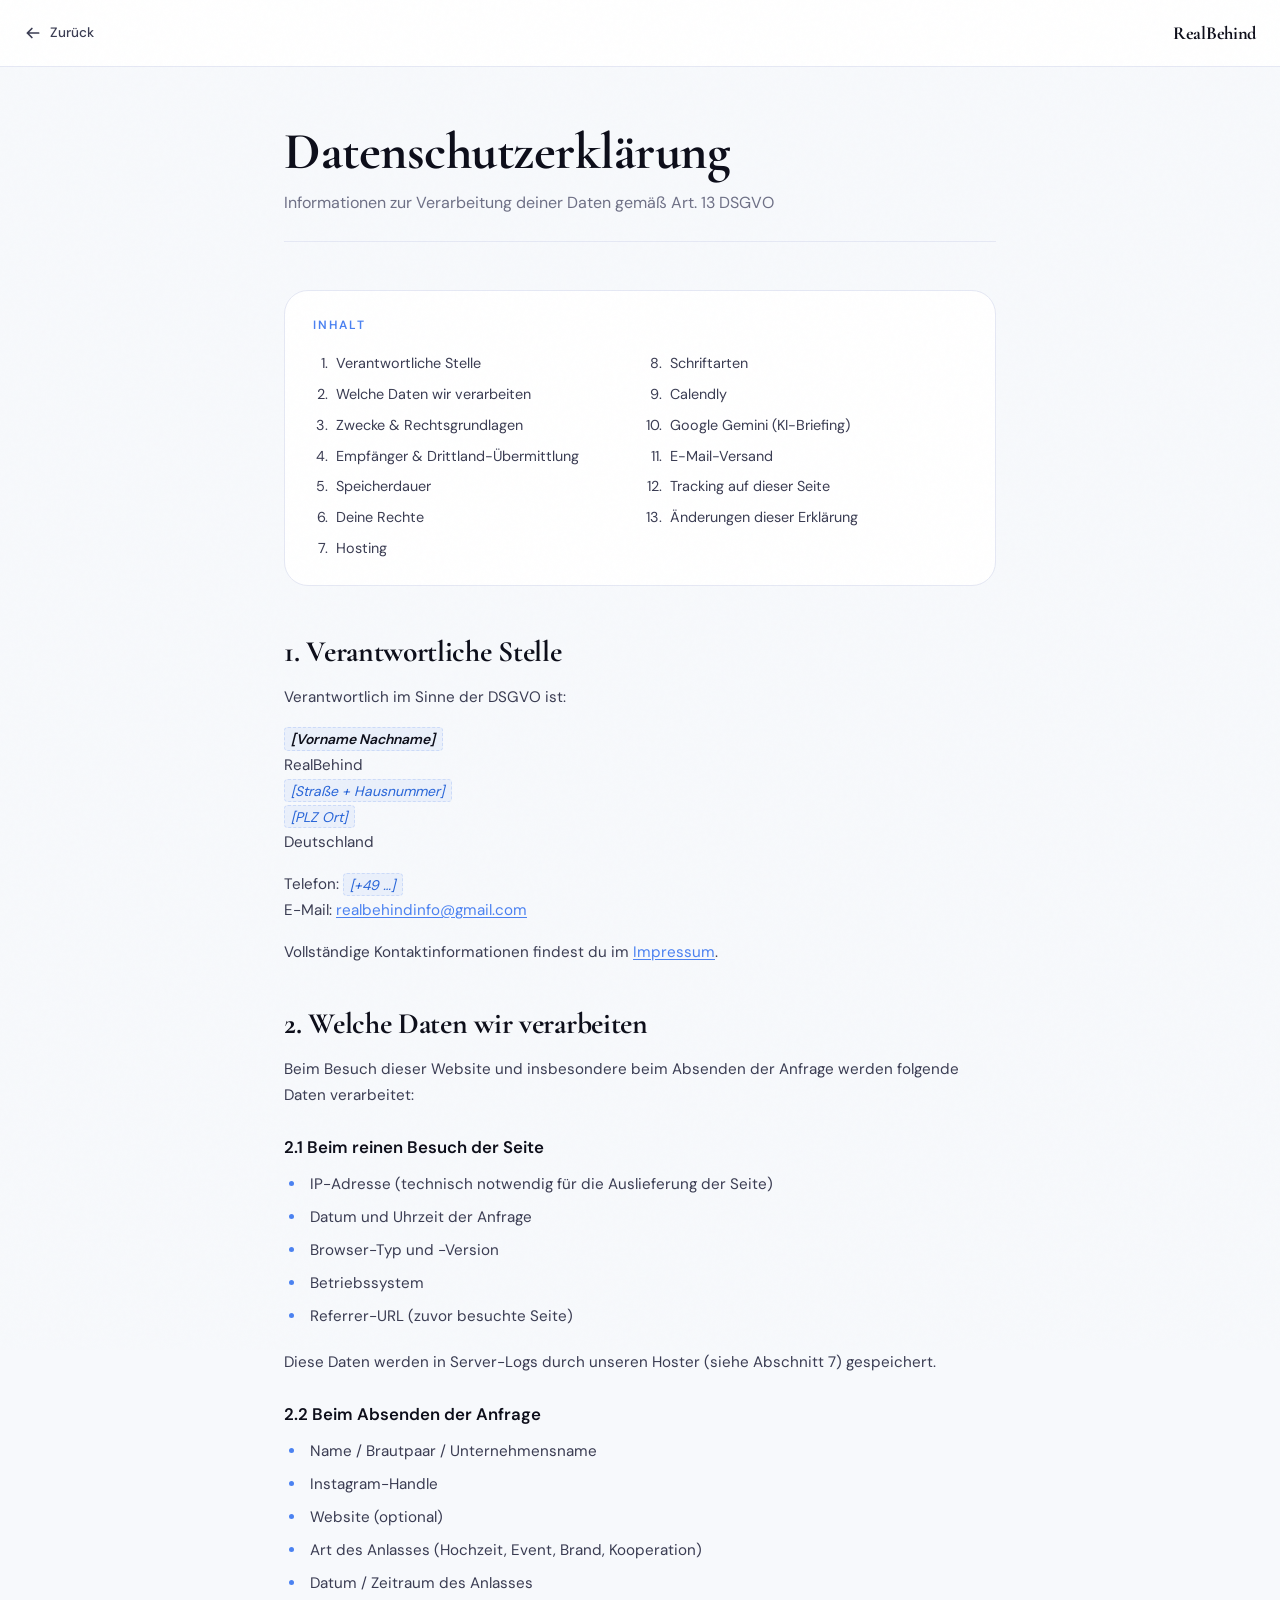
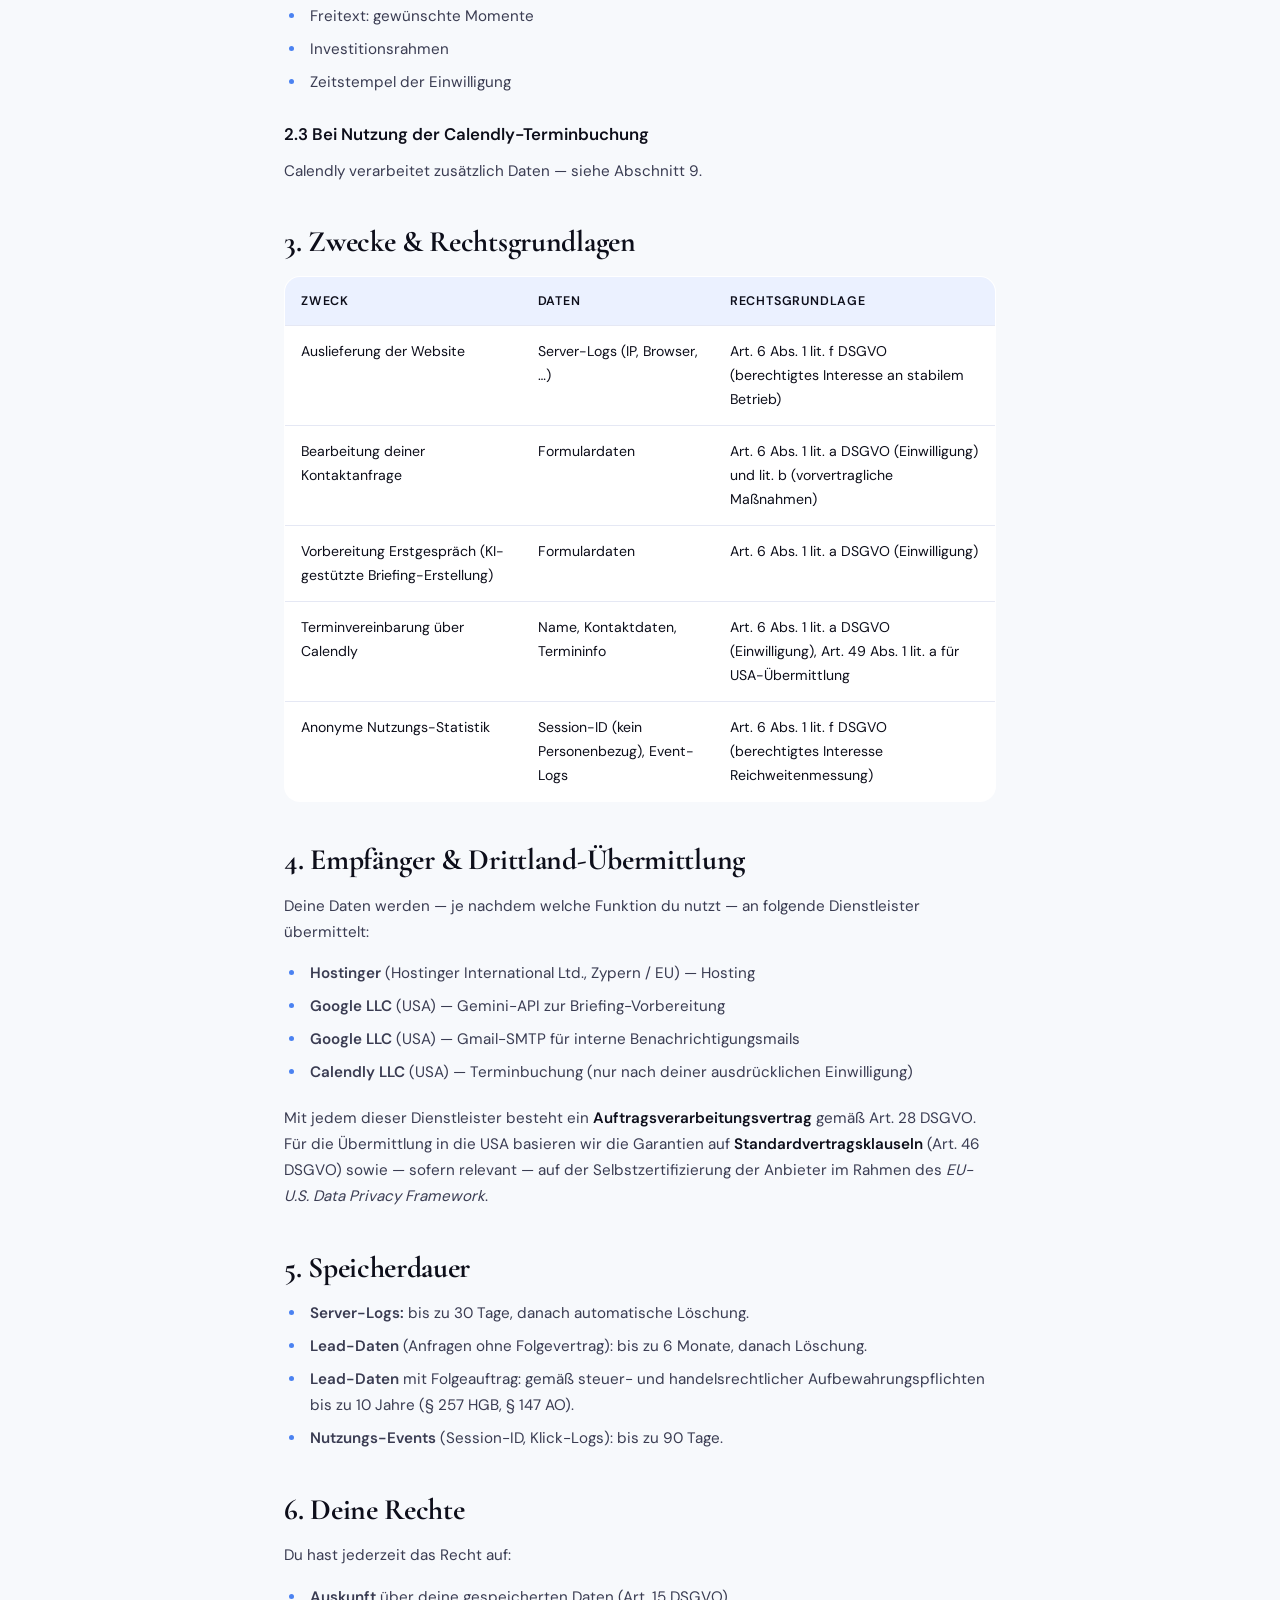
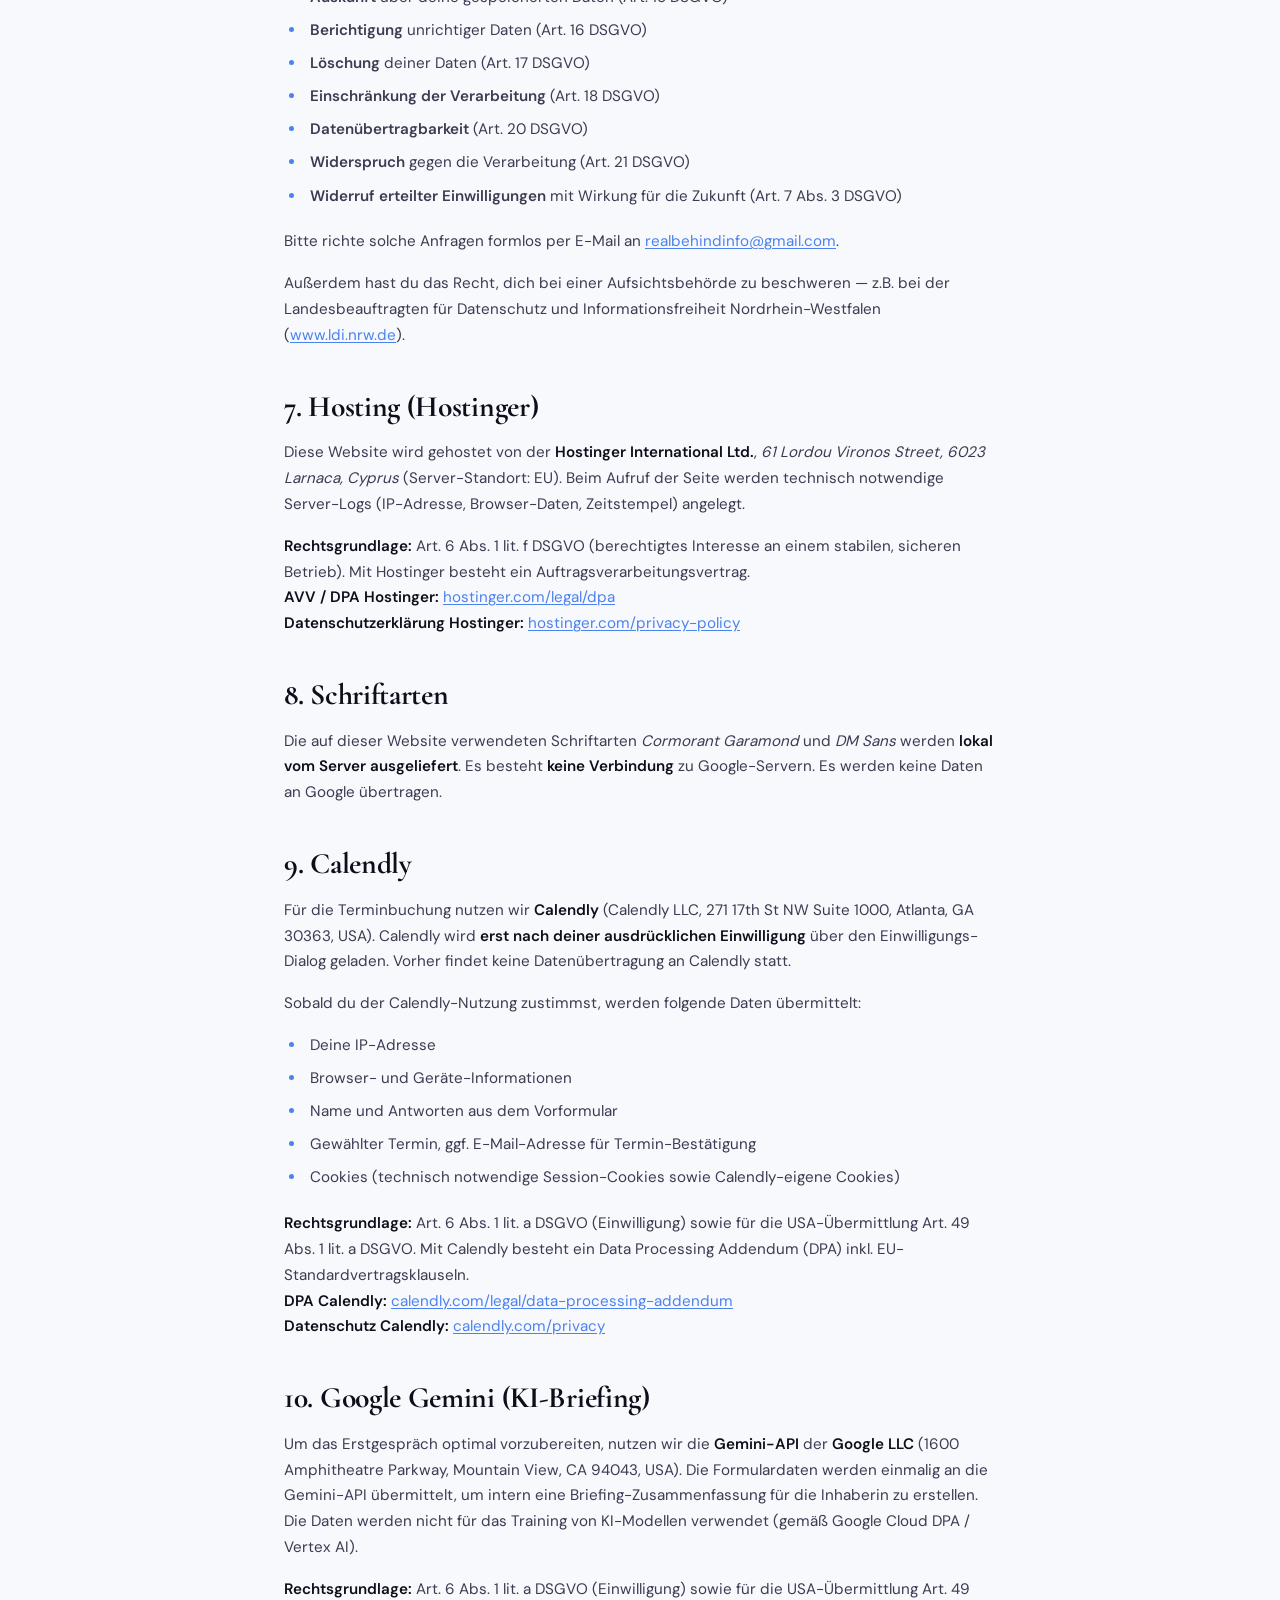
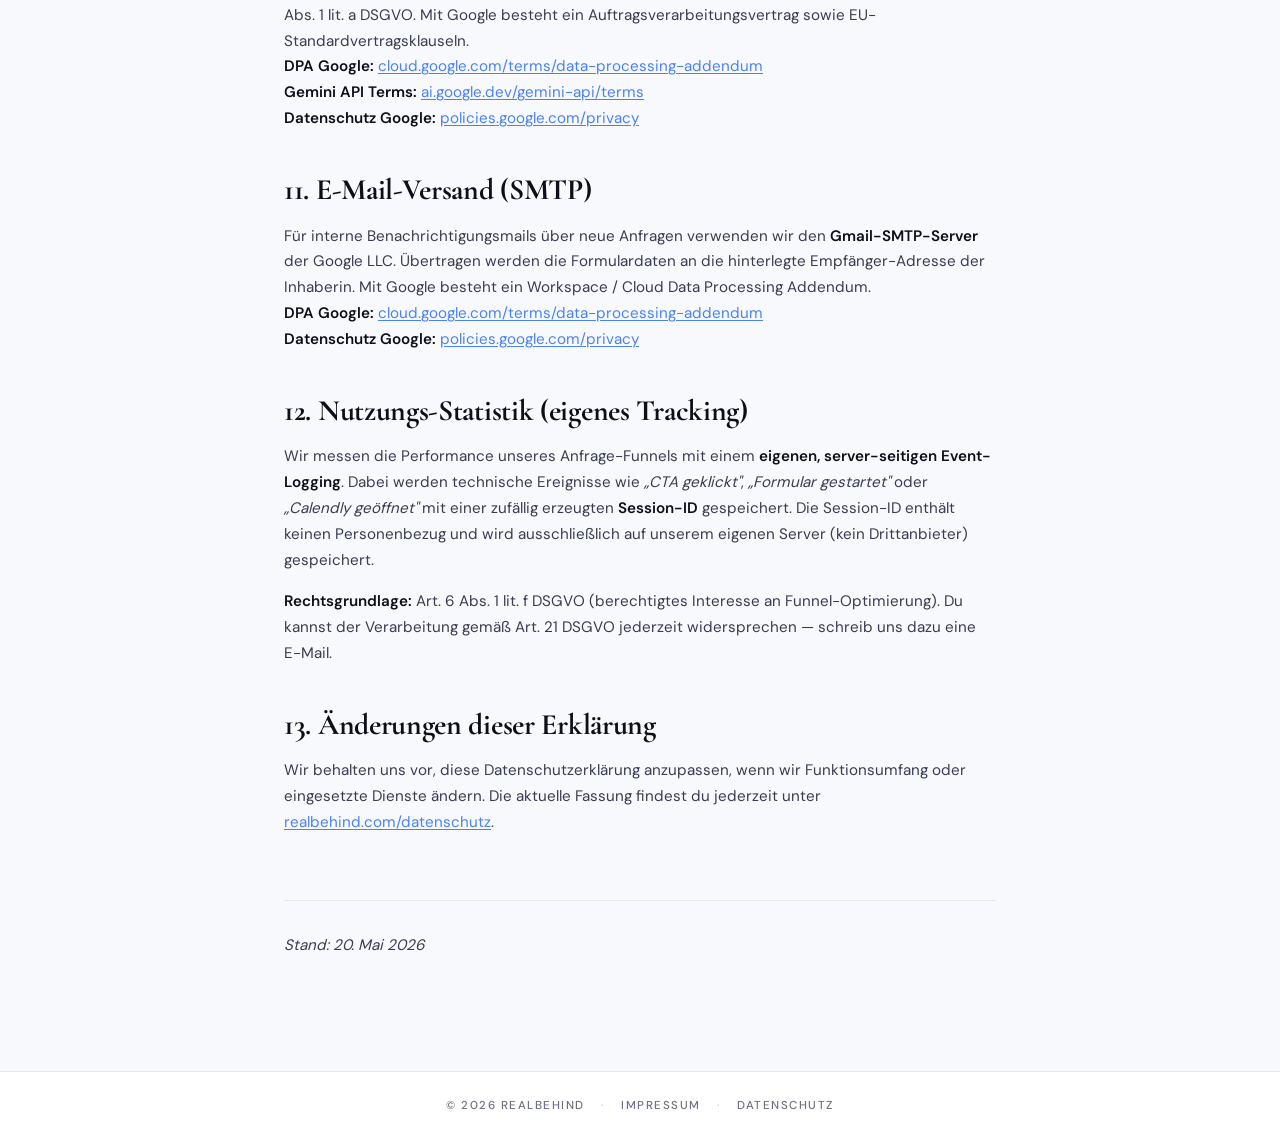
==== commit e5afd29f: "dsgvo: enforce privacy consent server-side" ====
--- a/static/datenschutz.html
+++ b/static/datenschutz.html
@@ -144,7 +144,7 @@
             <h2>4. Empfänger &amp; Drittland-Übermittlung</h2>
             <p>Deine Daten werden — je nachdem welche Funktion du nutzt — an folgende Dienstleister übermittelt:</p>
             <ul>
-                <li><strong>Hostinger</strong> (Hostinger International Ltd., Litauen / EU) — Hosting</li>
+                <li><strong>Hostinger</strong> (Hostinger International Ltd., Zypern / EU) — Hosting</li>
                 <li><strong>Google LLC</strong> (USA) — Gemini-API zur Briefing-Vorbereitung</li>
                 <li><strong>Google LLC</strong> (USA) — Gmail-SMTP für interne Benachrichtigungsmails</li>
                 <li><strong>Calendly LLC</strong> (USA) — Terminbuchung (nur nach deiner ausdrücklichen Einwilligung)</li>
@@ -203,6 +203,8 @@
                 <strong>Rechtsgrundlage:</strong> Art. 6 Abs. 1 lit. f DSGVO (berechtigtes Interesse
                 an einem stabilen, sicheren Betrieb). Mit Hostinger besteht ein
                 Auftragsverarbeitungsvertrag.<br>
+                <strong>AVV / DPA Hostinger:</strong>
+                <a href="https://www.hostinger.com/legal/dpa" target="_blank" rel="noopener">hostinger.com/legal/dpa</a><br>
                 <strong>Datenschutzerklärung Hostinger:</strong>
                 <a href="https://www.hostinger.com/privacy-policy" target="_blank" rel="noopener">hostinger.com/privacy-policy</a>
             </p>
@@ -238,6 +240,8 @@
                 <strong>Rechtsgrundlage:</strong> Art. 6 Abs. 1 lit. a DSGVO (Einwilligung) sowie für
                 die USA-Übermittlung Art. 49 Abs. 1 lit. a DSGVO.
                 Mit Calendly besteht ein Data Processing Addendum (DPA) inkl. EU-Standardvertragsklauseln.<br>
+                <strong>DPA Calendly:</strong>
+                <a href="https://calendly.com/legal/data-processing-addendum" target="_blank" rel="noopener">calendly.com/legal/data-processing-addendum</a><br>
                 <strong>Datenschutz Calendly:</strong>
                 <a href="https://calendly.com/privacy" target="_blank" rel="noopener">calendly.com/privacy</a>
             </p>
@@ -256,6 +260,10 @@
                 <strong>Rechtsgrundlage:</strong> Art. 6 Abs. 1 lit. a DSGVO (Einwilligung) sowie
                 für die USA-Übermittlung Art. 49 Abs. 1 lit. a DSGVO. Mit Google besteht ein
                 Auftragsverarbeitungsvertrag sowie EU-Standardvertragsklauseln.<br>
+                <strong>DPA Google:</strong>
+                <a href="https://cloud.google.com/terms/data-processing-addendum" target="_blank" rel="noopener">cloud.google.com/terms/data-processing-addendum</a><br>
+                <strong>Gemini API Terms:</strong>
+                <a href="https://ai.google.dev/gemini-api/terms" target="_blank" rel="noopener">ai.google.dev/gemini-api/terms</a><br>
                 <strong>Datenschutz Google:</strong>
                 <a href="https://policies.google.com/privacy" target="_blank" rel="noopener">policies.google.com/privacy</a>
             </p>
@@ -267,7 +275,11 @@
                 Für interne Benachrichtigungsmails über neue Anfragen verwenden wir den
                 <strong>Gmail-SMTP-Server</strong> der Google LLC. Übertragen werden die
                 Formulardaten an die hinterlegte Empfänger-Adresse der Inhaberin.
-                Mit Google besteht ein Workspace Data Processing Amendment.
+                Mit Google besteht ein Workspace / Cloud Data Processing Addendum.<br>
+                <strong>DPA Google:</strong>
+                <a href="https://cloud.google.com/terms/data-processing-addendum" target="_blank" rel="noopener">cloud.google.com/terms/data-processing-addendum</a><br>
+                <strong>Datenschutz Google:</strong>
+                <a href="https://policies.google.com/privacy" target="_blank" rel="noopener">policies.google.com/privacy</a>
             </p>
         </section>
 
@@ -298,7 +310,7 @@
         </section>
 
         <p class="legal-footer-meta">
-            Stand: <span class="placeholder">[Datum z.B. Mai 2026]</span>
+            Stand: 20. Mai 2026
         </p>
 
     </main>
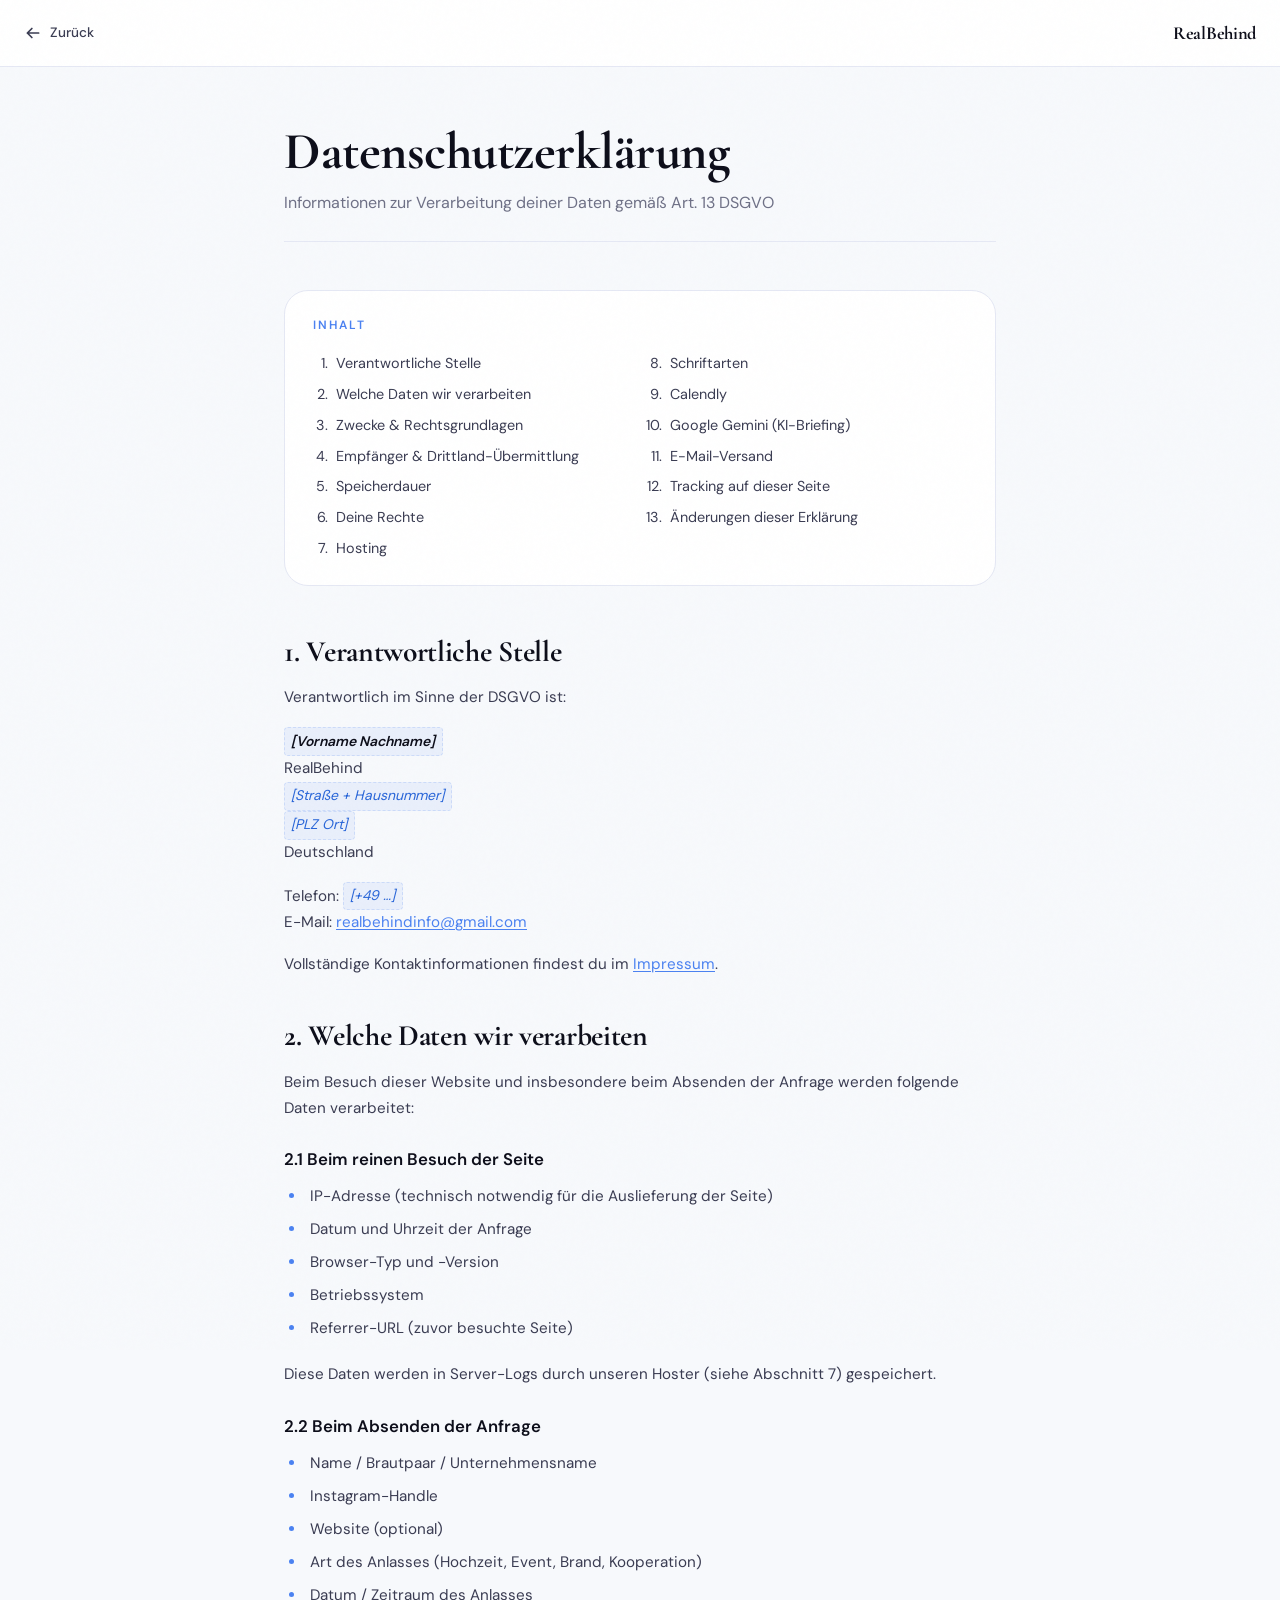
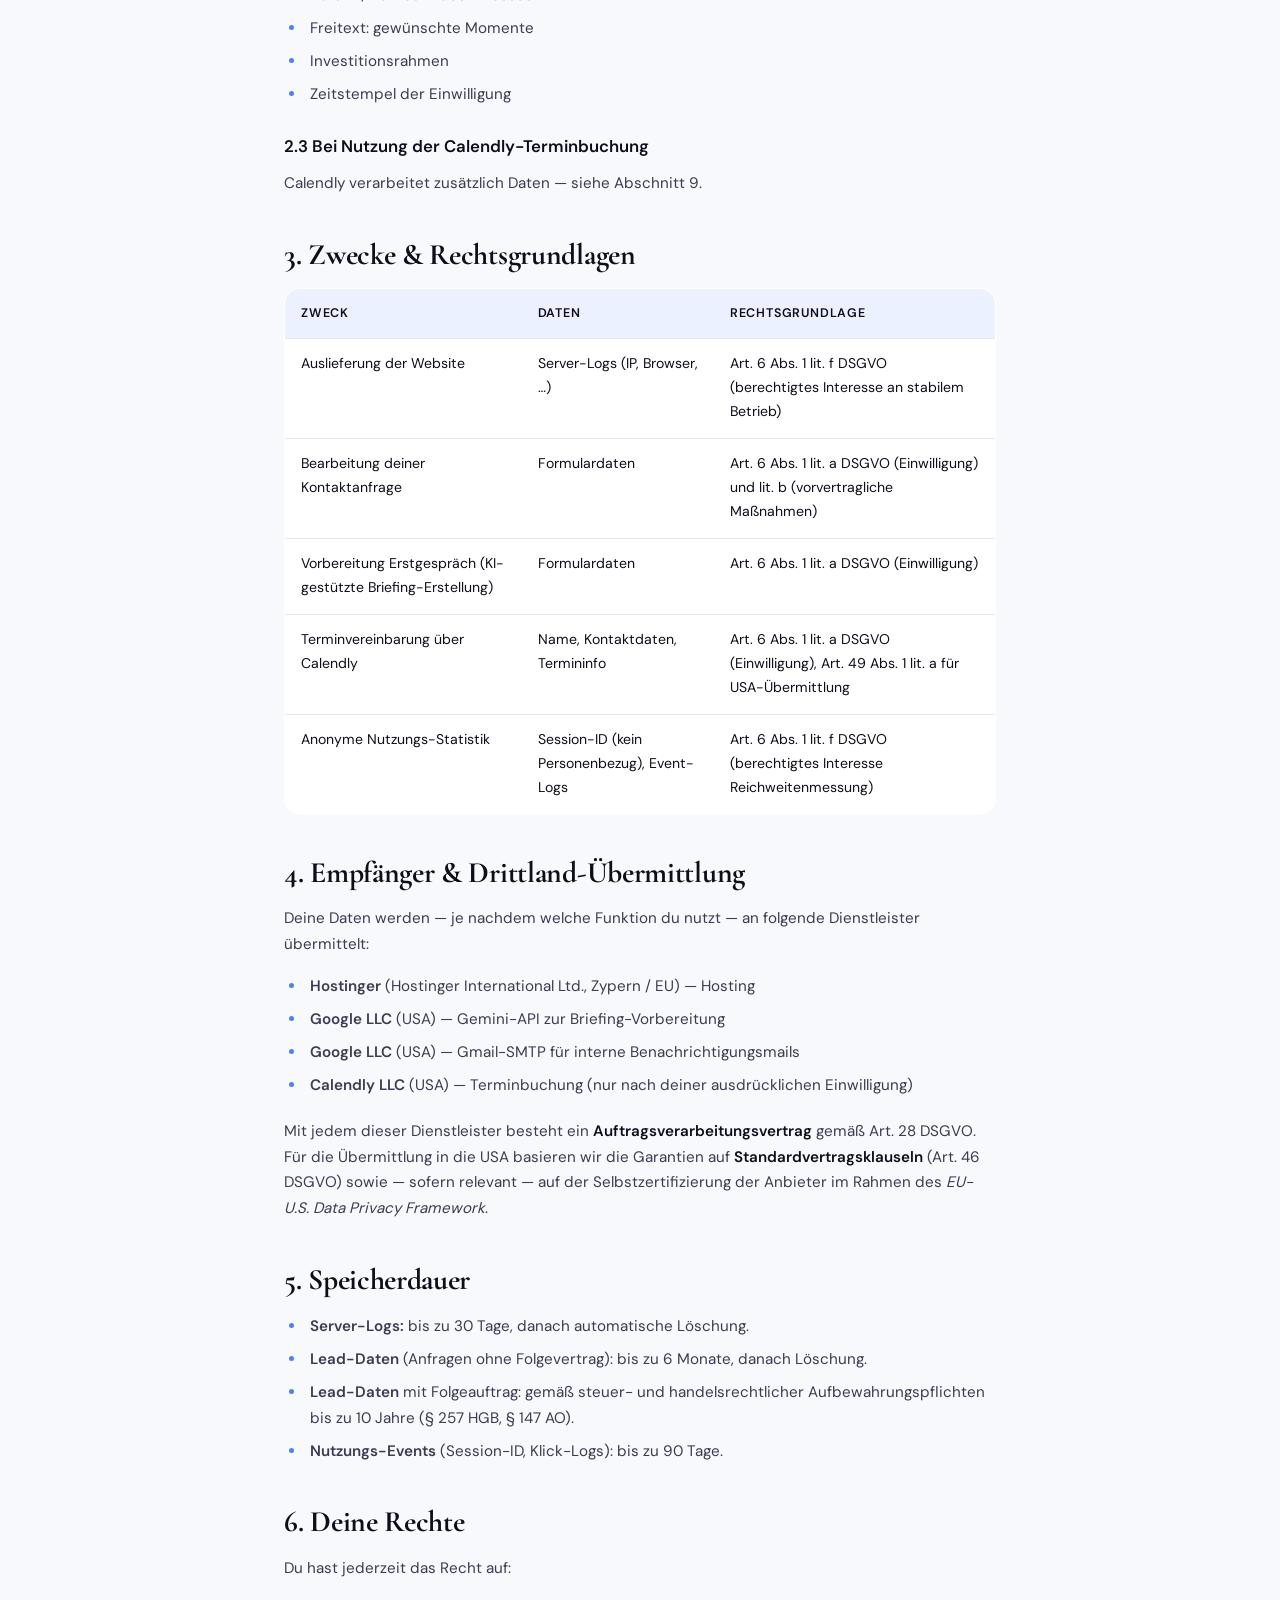
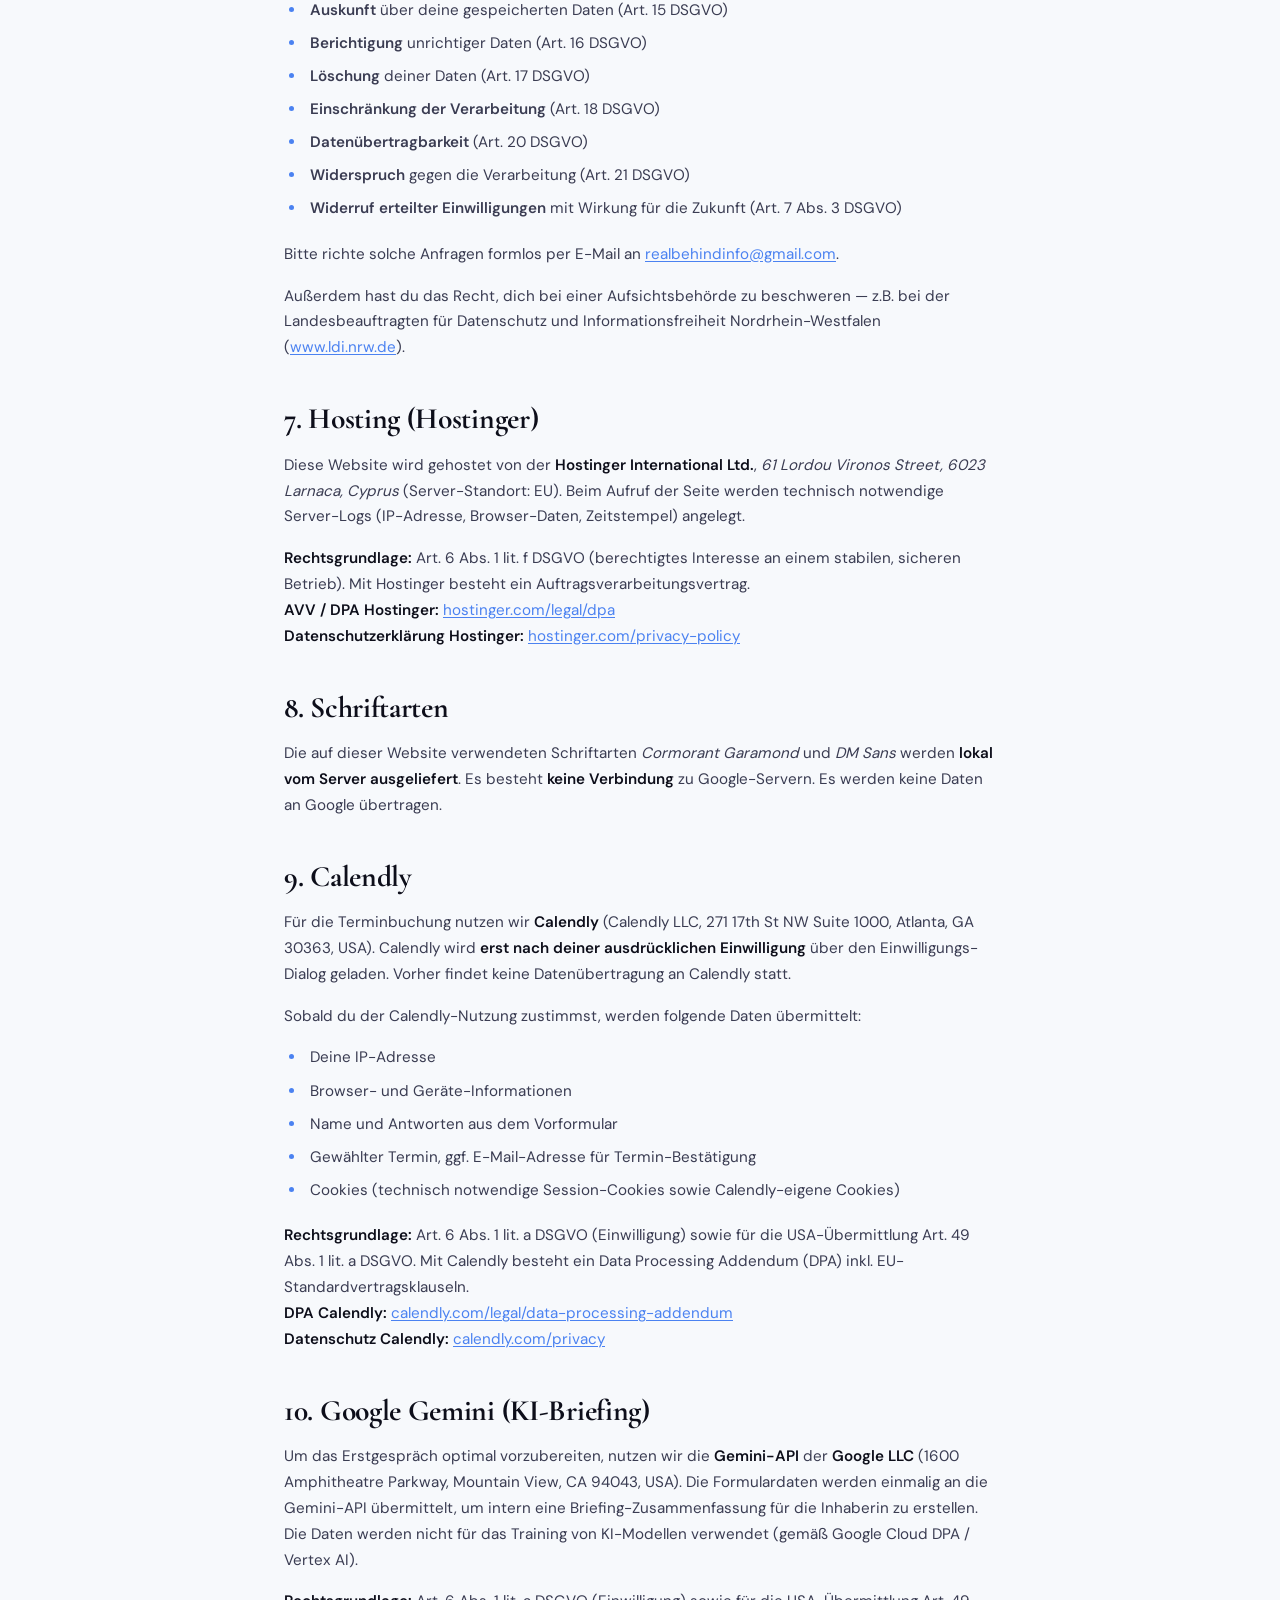
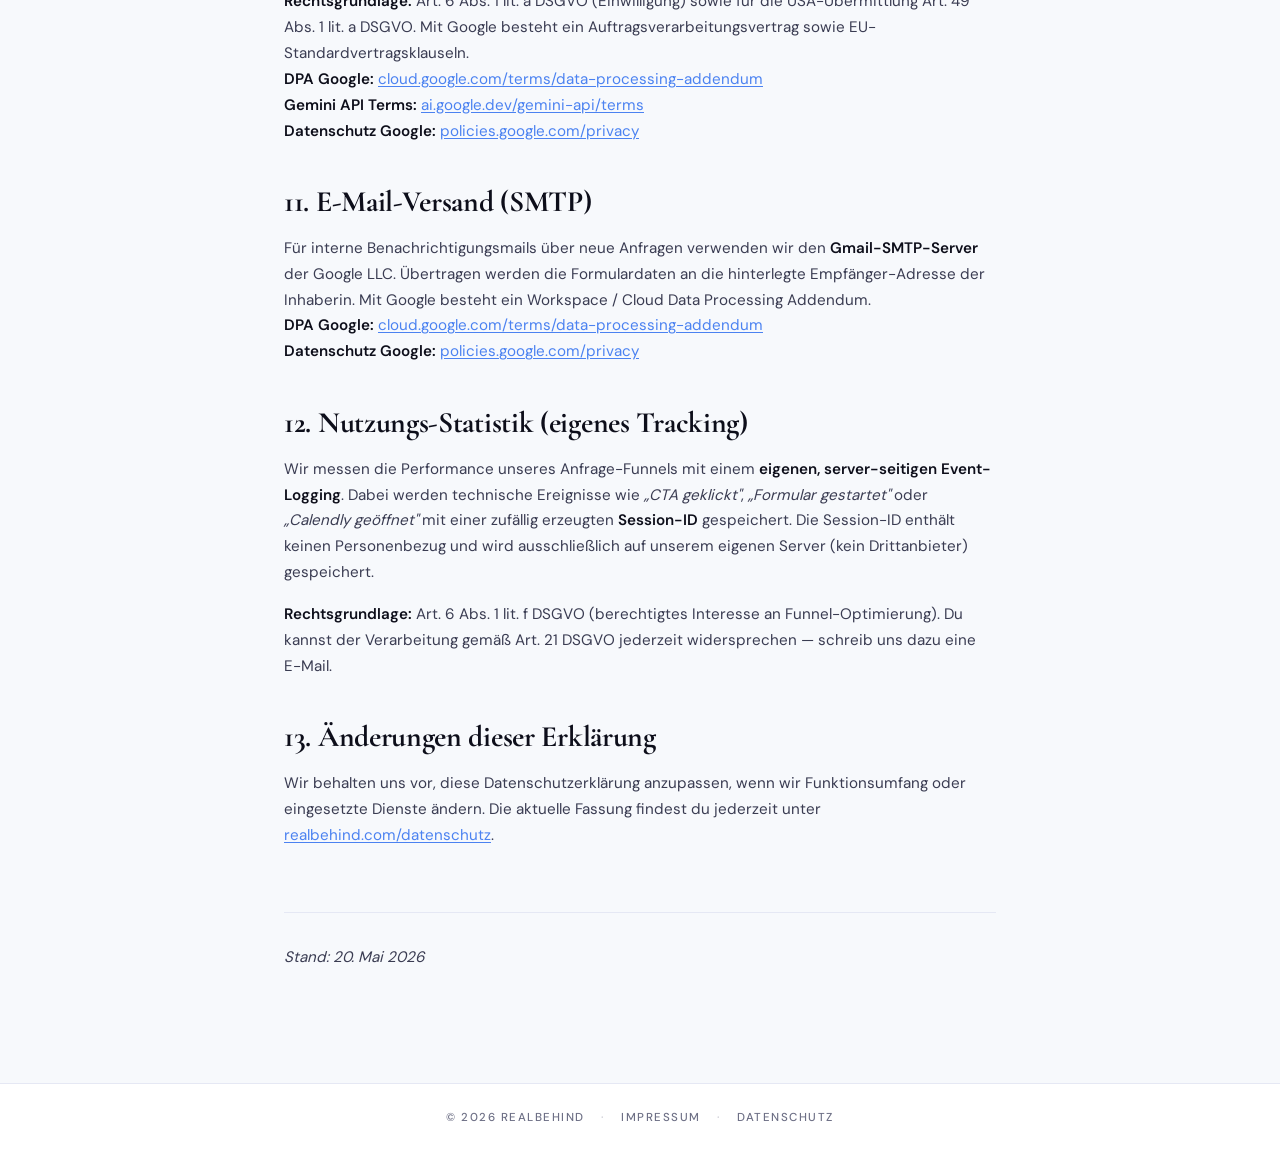
==== commit f3ce5f93: "fix mobile legal page overflow" ====
--- a/static/datenschutz.html
+++ b/static/datenschutz.html
@@ -9,7 +9,7 @@
 
     <link rel="stylesheet" href="/static/fonts/fonts.css">
     <link rel="stylesheet" href="/static/style.css?v=20260520-blue-v3.3">
-    <link rel="stylesheet" href="/static/legal.css?v=20260520">
+    <link rel="stylesheet" href="/static/legal.css?v=20260520-overflow">
 </head>
 <body class="legal-page">
 
--- a/static/legal.css
+++ b/static/legal.css
@@ -6,6 +6,9 @@
 body.legal-page {
     background: var(--off-white);
     min-height: 100vh;
+    width: 100%;
+    max-width: 100%;
+    overflow-x: hidden;
     overflow-y: auto;
 }
 
@@ -65,6 +68,7 @@
     font-family: var(--font-body);
     color: var(--ink);
     line-height: 1.7;
+    overflow-x: hidden;
 }
 
 /* ── Headings ───────────────────────────────────────── */
@@ -110,6 +114,7 @@
     font-size: 0.95rem;
     color: var(--ink-mid);
     margin-bottom: 1rem;
+    overflow-wrap: anywhere;
 }
 
 .legal-container p strong {
@@ -149,6 +154,8 @@
 
 /* ── Placeholders (TBD by Pamela) ──────────────────── */
 .placeholder {
+    display: inline-block;
+    max-width: 100%;
     background: rgba(75, 130, 241, 0.08);
     border: 1px dashed var(--blue-border);
     border-radius: 4px;
@@ -156,7 +163,10 @@
     font-style: italic;
     color: var(--blue-dark);
     font-size: 0.92em;
-    white-space: nowrap;
+    white-space: normal;
+    overflow-wrap: anywhere;
+    word-break: break-word;
+    vertical-align: baseline;
 }
 
 /* ── TOC ────────────────────────────────────────────── */
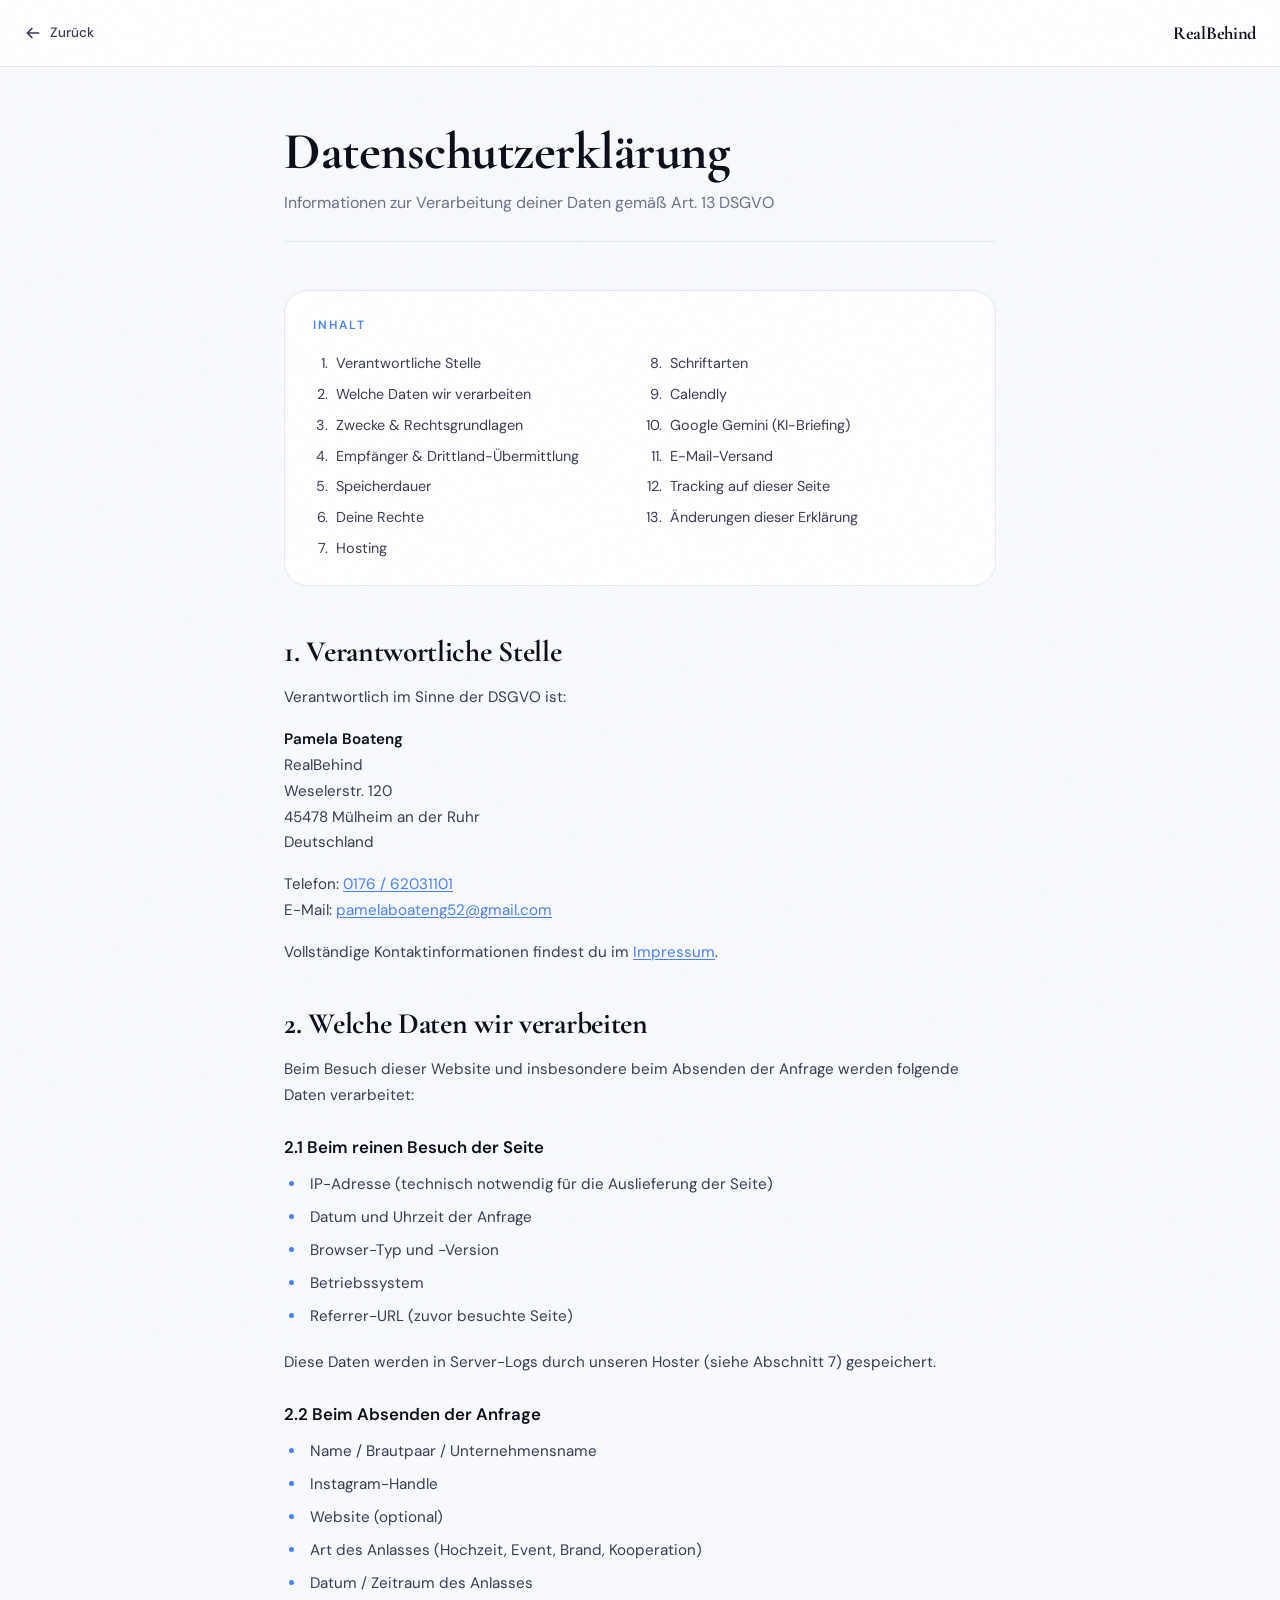
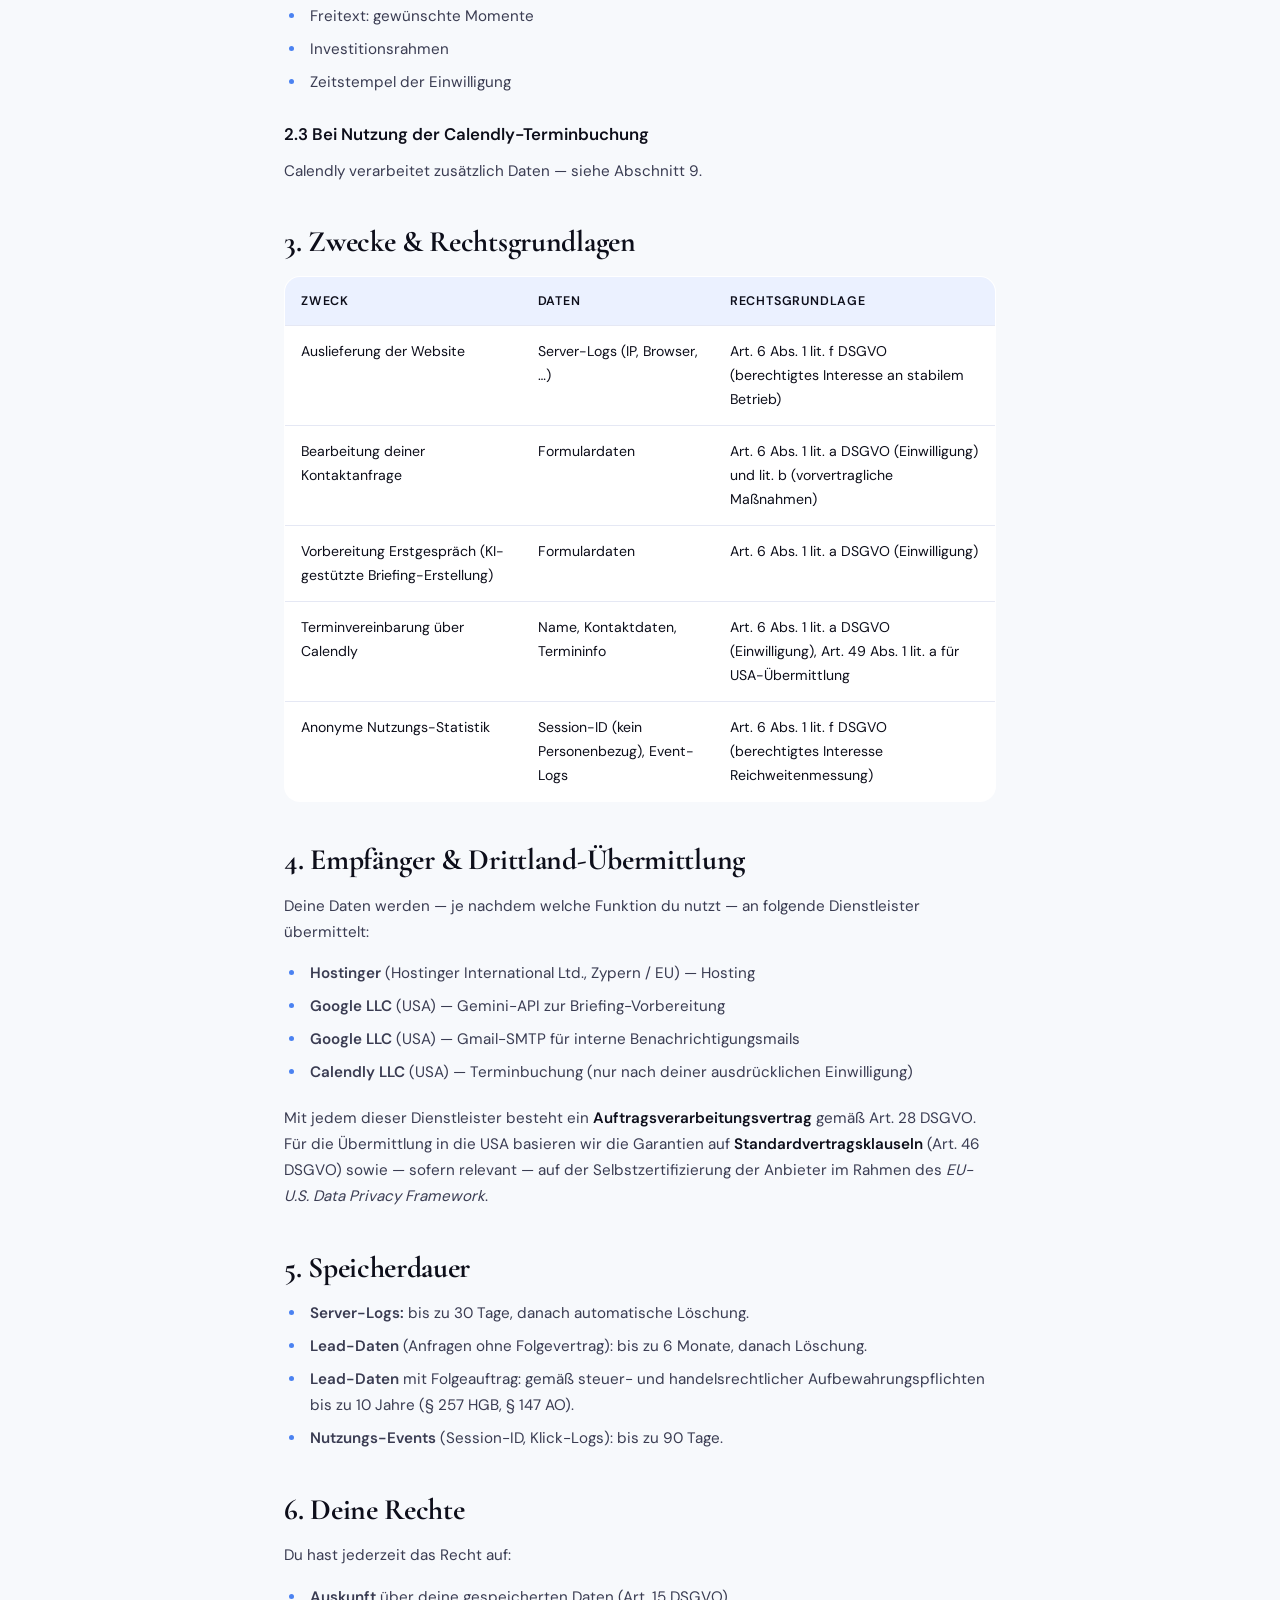
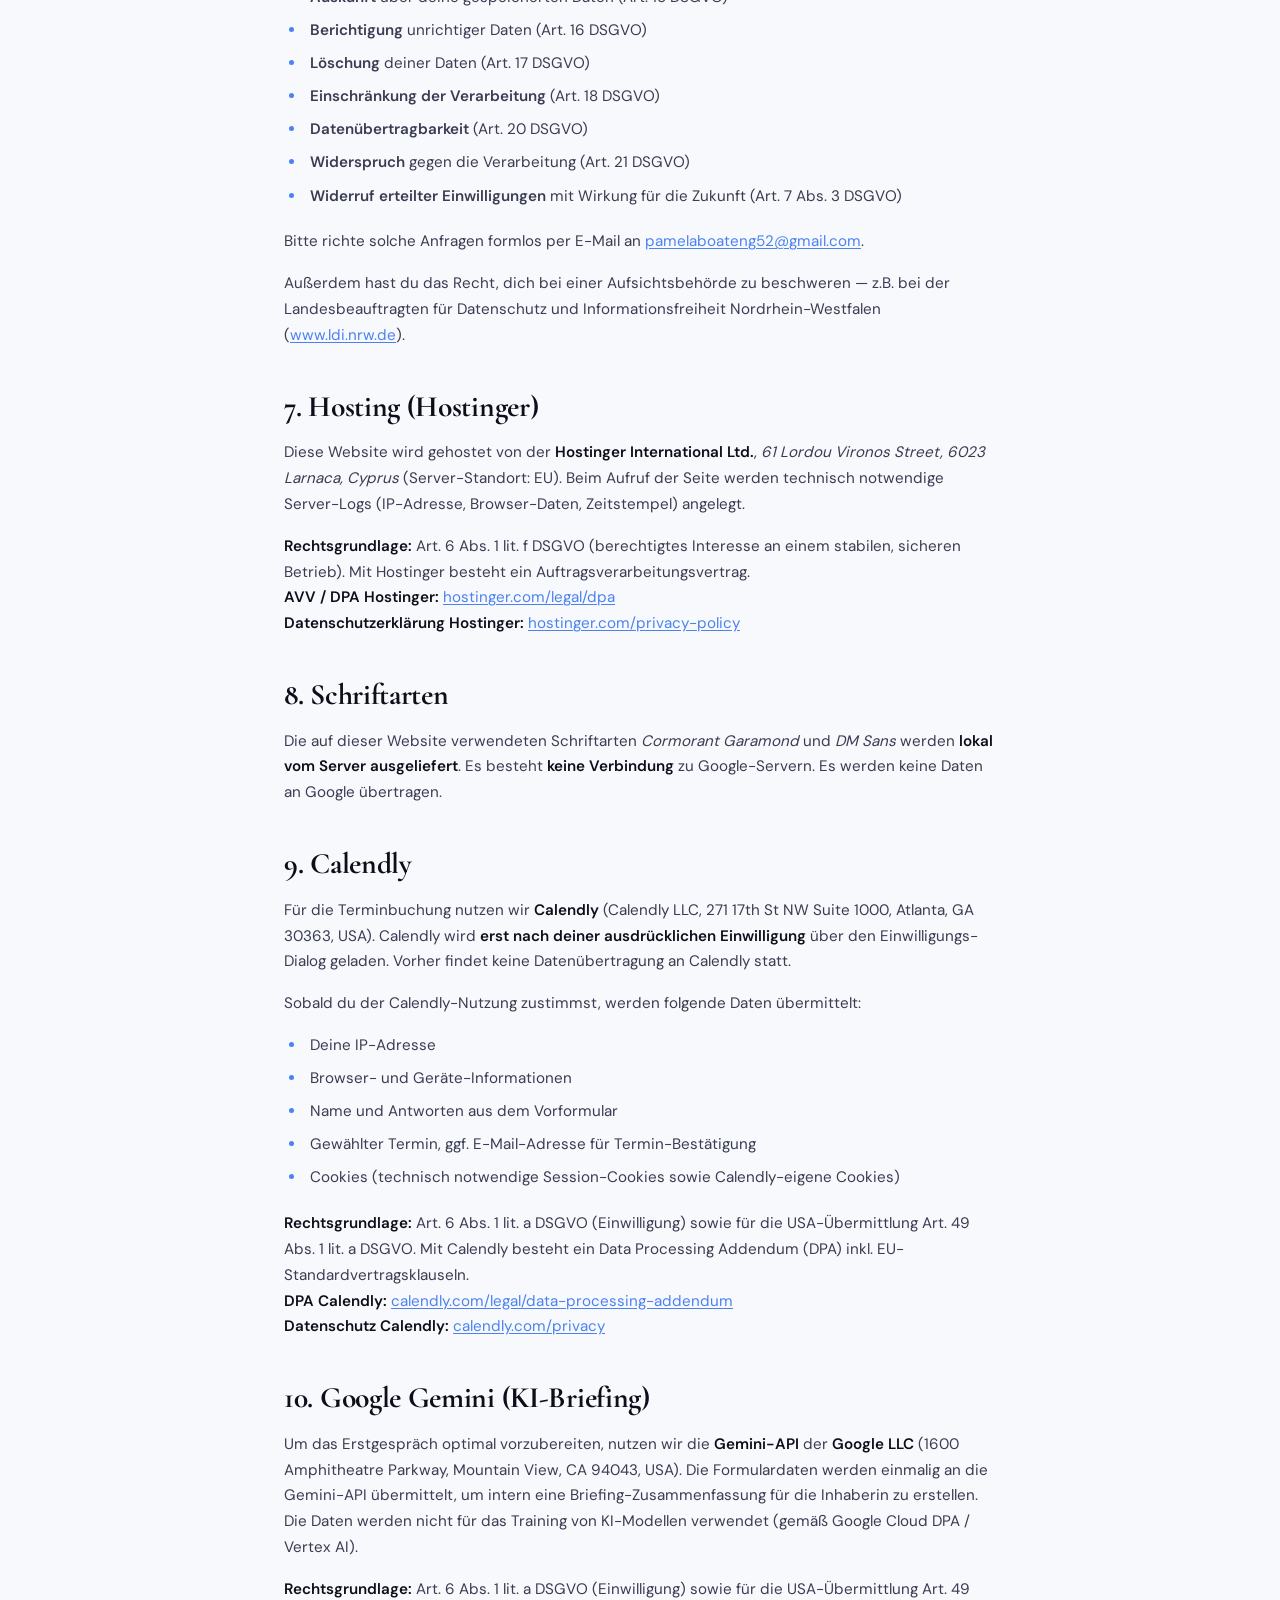
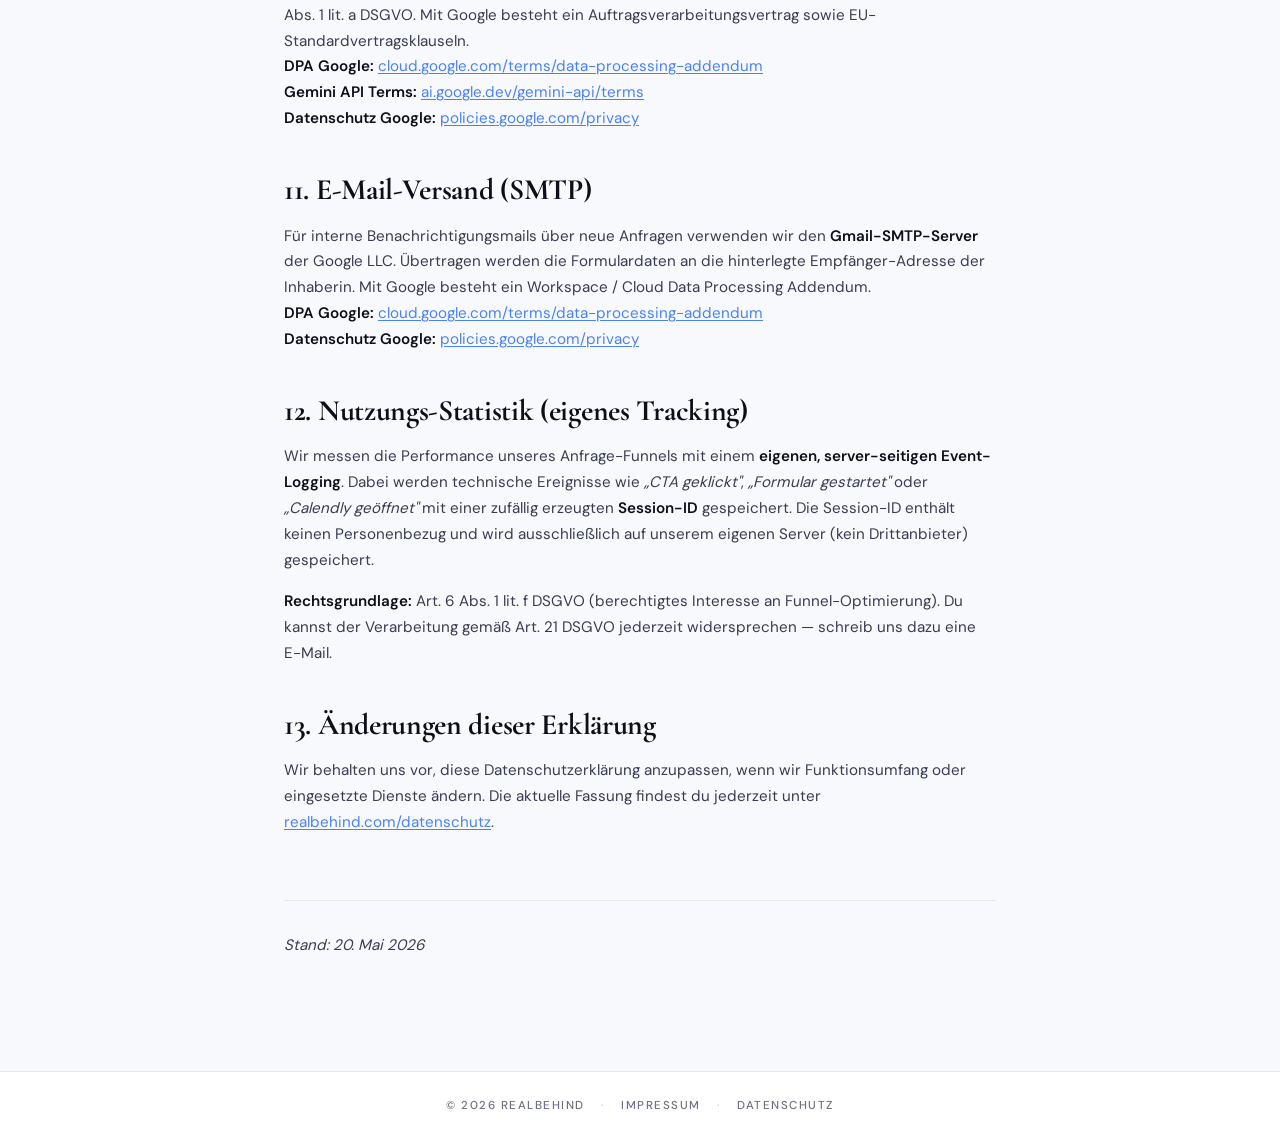
==== commit 192be7c7: "update privacy policy controller details" ====
--- a/static/datenschutz.html
+++ b/static/datenschutz.html
@@ -8,7 +8,7 @@
     <meta name="robots" content="noindex,follow">
 
     <link rel="stylesheet" href="/static/fonts/fonts.css">
-    <link rel="stylesheet" href="/static/style.css?v=20260520-blue-v3.3">
+    <link rel="stylesheet" href="/static/style.css?v=20260520-blue-v3.5">
     <link rel="stylesheet" href="/static/legal.css?v=20260520-overflow">
 </head>
 <body class="legal-page">
@@ -55,15 +55,15 @@
                 Verantwortlich im Sinne der DSGVO ist:
             </p>
             <p>
-                <strong class="placeholder">[Vorname Nachname]</strong><br>
+                <strong>Pamela Boateng</strong><br>
                 RealBehind<br>
-                <span class="placeholder">[Straße + Hausnummer]</span><br>
-                <span class="placeholder">[PLZ Ort]</span><br>
+                Weselerstr. 120<br>
+                45478 Mülheim an der Ruhr<br>
                 Deutschland
             </p>
             <p>
-                Telefon: <span class="placeholder">[+49 …]</span><br>
-                E-Mail: <a href="mailto:realbehindinfo@gmail.com">realbehindinfo@gmail.com</a>
+                Telefon: <a href="tel:+4917662031101">0176 / 62031101</a><br>
+                E-Mail: <a href="mailto:pamelaboateng52@gmail.com">pamelaboateng52@gmail.com</a>
             </p>
             <p>
                 Vollständige Kontaktinformationen findest du im <a href="/impressum">Impressum</a>.
@@ -182,7 +182,7 @@
             </ul>
             <p>
                 Bitte richte solche Anfragen formlos per E-Mail an
-                <a href="mailto:realbehindinfo@gmail.com">realbehindinfo@gmail.com</a>.
+                <a href="mailto:pamelaboateng52@gmail.com">pamelaboateng52@gmail.com</a>.
             </p>
             <p>
                 Außerdem hast du das Recht, dich bei einer Aufsichtsbehörde zu beschweren — z.B.
--- a/static/style.css
+++ b/static/style.css
@@ -680,7 +680,6 @@
     flex-direction: row !important;
     align-items: flex-start;
     gap: 0.75rem;
-    cursor: pointer;
     text-transform: none !important;
     letter-spacing: 0 !important;
     font-size: 0.85rem !important;
@@ -691,12 +690,38 @@
 }
 
 .consent-label input[type="checkbox"] {
+    position: absolute;
+    opacity: 0;
+    width: 1px;
+    height: 1px;
+    margin: 0;
+}
+
+.consent-check {
     flex-shrink: 0;
     width: 18px;
     height: 18px;
     margin-top: 2px;
-    accent-color: var(--blue);
+    border: 1.5px solid var(--border-mid);
+    border-radius: 5px;
+    background: var(--white);
     cursor: pointer;
+    transition: background-color 0.2s, border-color 0.2s, box-shadow 0.2s;
+}
+
+.consent-label input[type="checkbox"]:checked + .consent-check {
+    background: var(--blue);
+    border-color: var(--blue);
+    box-shadow: inset 0 0 0 3px var(--white);
+}
+
+.consent-label input[type="checkbox"]:focus-visible + .consent-check {
+    outline: 2px solid var(--blue);
+    outline-offset: 3px;
+}
+
+.consent-text {
+    margin: 0;
 }
 
 .consent-text a {
@@ -816,6 +841,7 @@
     /* Studio thumbnails on mobile: bigger, more prominent */
     .portrait-studios {
         margin-top: 1.75rem;
+        margin-bottom: 3rem;
         gap: 0.6rem;
     }
 
@@ -903,6 +929,10 @@
         line-height: 1.6;
     }
 
+    .watermark {
+        display: none;
+    }
+
     .footer-sep {
         margin: 0 0.55rem;
     }
